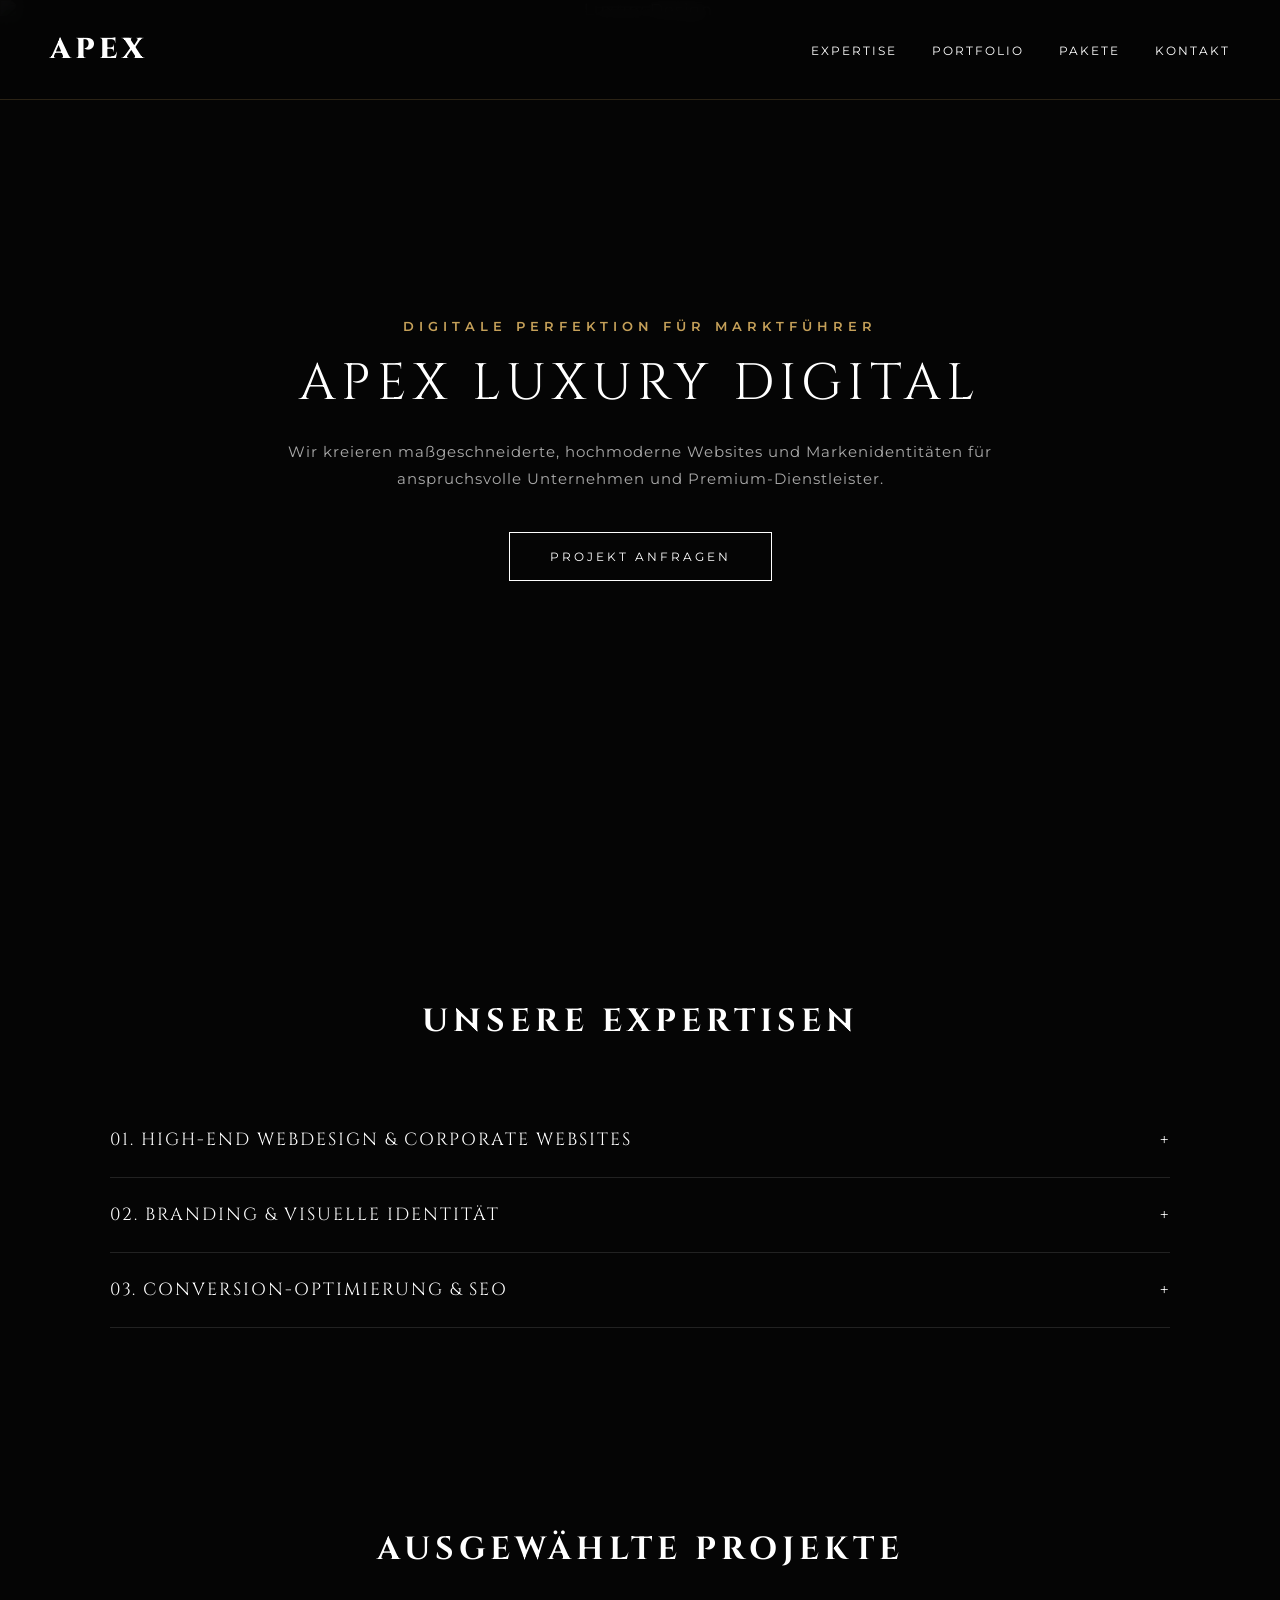
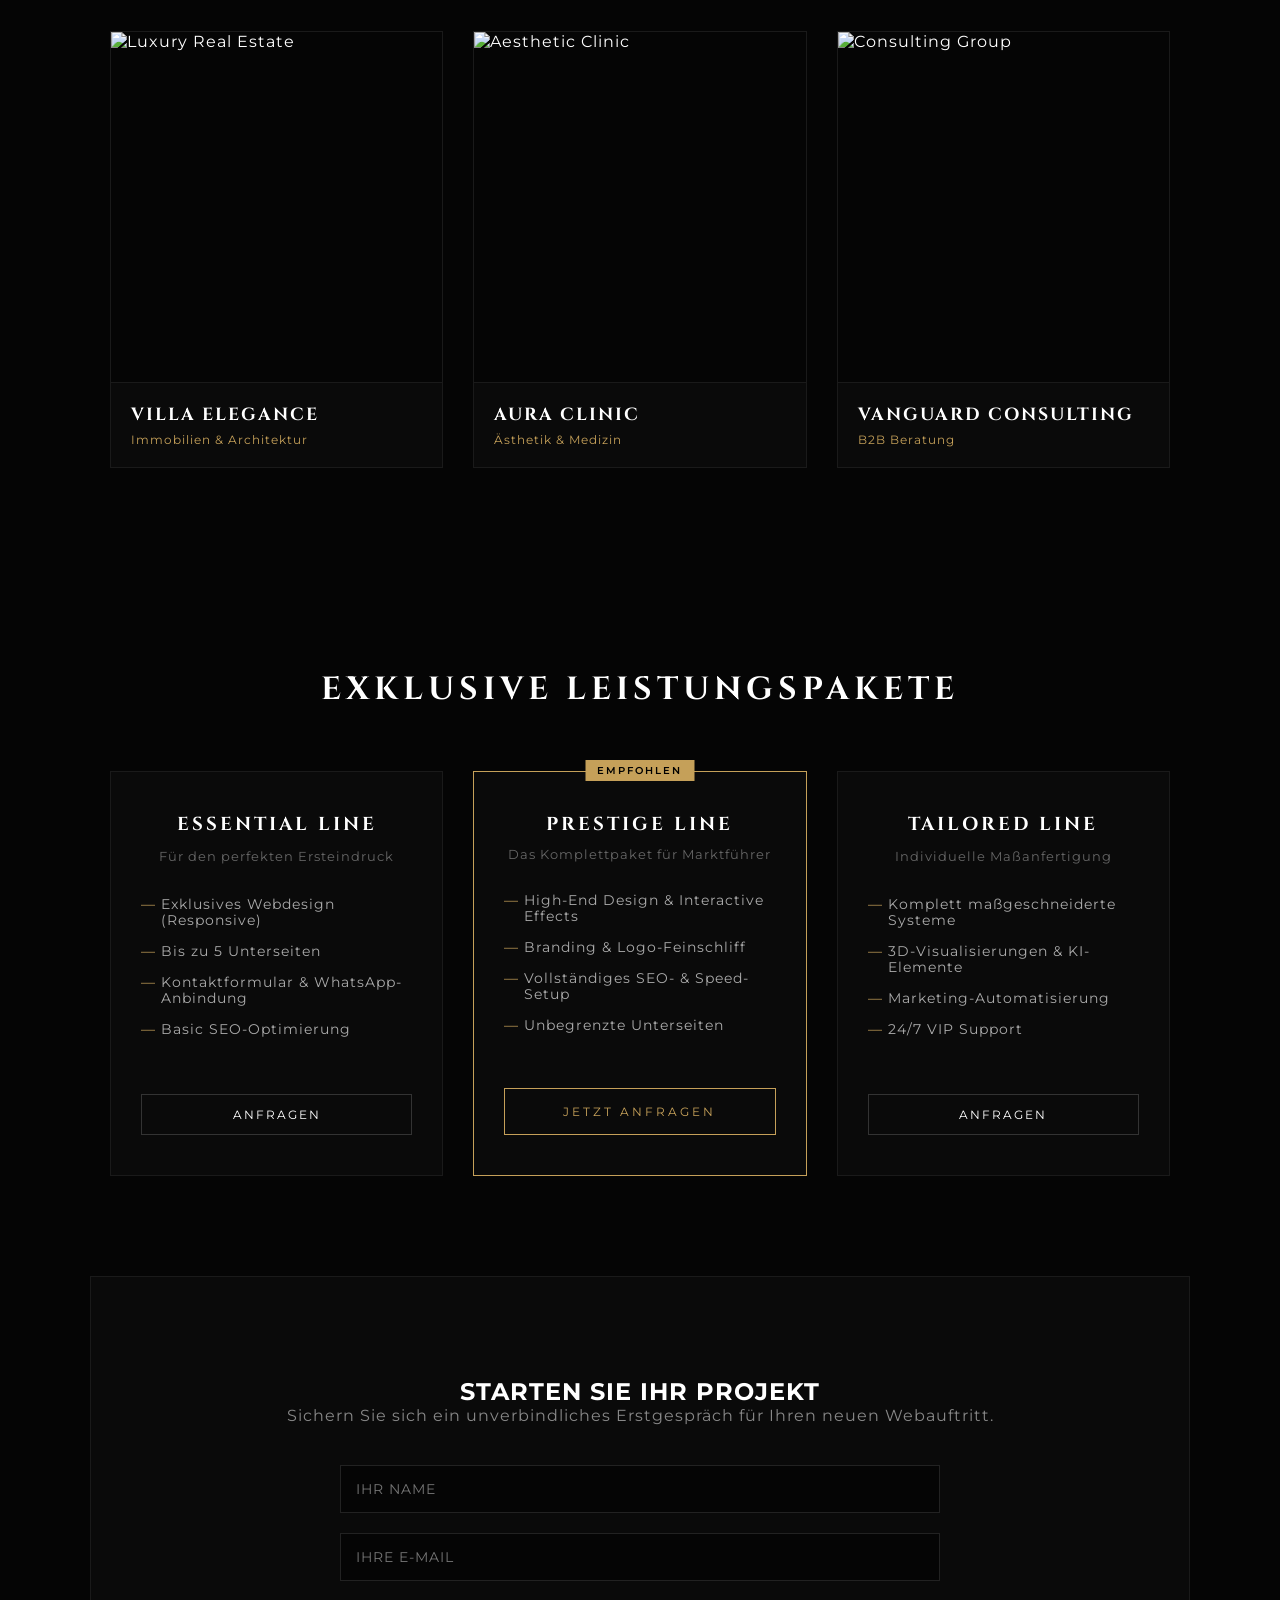
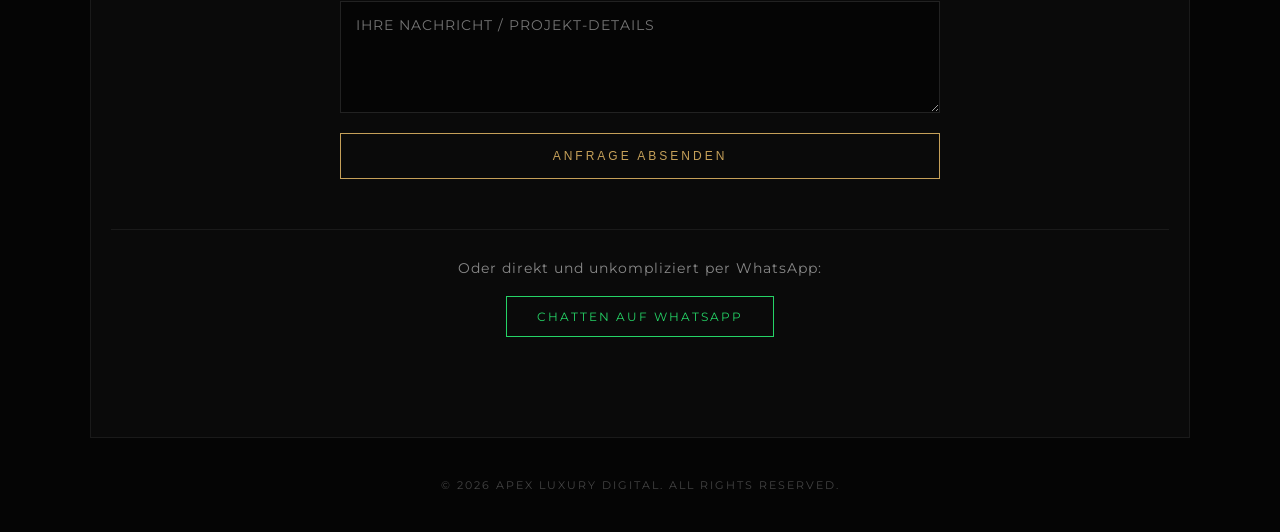
==== index.html @ aa12d5ed "Fix HTML formatting and structure" ====
<!DOCTYPE html>
<html lang="de">
<head>
    <meta charset="UTF-8">
    <meta name="viewport" content="width=device-width, initial-scale=1.0">
    <title>APEX LUXURY DIGITAL | High-End Webdesign & Branding</title>
    <link rel="stylesheet" href="style.css">
</head>
<body>

    <!-- Navigation -->
    <nav class="luxury-nav">
        <div class="logo">APEX</div>
        <div class="nav-links">
            <a href="#leistungen">EXPERTISE</a>
            <a href="#portfolio">PORTFOLIO</a>
            <a href="#pakete">PAKETE</a>
            <a href="#kontakt">KONTAKT</a>
        </div>
    </nav>

    <!-- Hero Section -->
    <header class="hero-section">
        <div class="hero-overlay"></div>
        <img src="https://images.unsplash.com/photo-1618005182384-a83a8bd57fbe?q=80&w=1920&auto=format&fit=crop" class="hero-bg" alt="Luxury Design">
        
        <div class="hero-content">
            <p class="subtitle">DIGITALE PERFEKTION FÜR MARKTFÜHRER</p>
            <h1>APEX LUXURY DIGITAL</h1>
            <p class="hero-description">Wir kreieren maßgeschneiderte, hochmoderne Websites und Markenidentitäten für anspruchsvolle Unternehmen und Premium-Dienstleister.</p>
            <a href="#kontakt" class="luxury-btn">PROJEKT ANFRAGEN</a>
        </div>
    </header>

    <main>
        <!-- Leistungen / Expertise -->
        <section id="leistungen" class="section-padding">
            <h2 class="section-title">UNSERE EXPERTISEN</h2>
            <div class="accordion-container">
                
                <details class="accordion-item">
                    <summary>01. HIGH-END WEBDESIGN & CORPORATE WEBSITES <span class="icon">+</span></summary>
                    <div class="accordion-content">
                        <p>Einzigartige digitale Kunstwerke im Schwarz-Gold-Look. Keine vorgefertigten Baukästen, sondern exklusive Maßanfertigungen mit modernen Animationen, die Besucher in zahlende Premium-Kunden verwandeln.</p>
                    </div>
                </details>

                <details class="accordion-item">
                    <summary>02. BRANDING & VISUELLE IDENTITÄT <span class="icon">+</span></summary>
                    <div class="accordion-content">
                        <p>Ein Markenauftritt, der Vertrauen schafft und Exklusivität ausstrahlt. Wir entwickeln edle Logos, Farbkonzepte und Typografie, um dein Unternehmen als Branchenführer zu positionieren.</p>
                    </div>
                </details>

                <details class="accordion-item">
                    <summary>03. CONVERSION-OPTIMIERUNG & SEO <span class="icon">+</span></summary>
                    <div class="accordion-content">
                        <p>High-End-Design trifft auf maximale Performance. Wir optimieren Ladezeiten, Mobilansichten und die Google-Auffindbarkeit, damit deine Website kontinuierlich qualifizierte Anfragen generiert.</p>
                    </div>
                </details>

            </div>
        </section>

        <!-- Portfolio Showcase -->
        <section id="portfolio" class="section-padding">
            <h2 class="section-title">AUSGEWÄHLTE PROJEKTE</h2>
            <div class="portfolio-grid">
                <div class="portfolio-card">
                    <img src="https://images.unsplash.com/photo-1600596542815-ffad4c1539a9?q=80&w=800&auto=format&fit=crop" alt="Luxury Real Estate">
                    <div class="portfolio-info">
                        <h3>VILLA ELEGANCE</h3>
                        <p>Immobilien & Architektur</p>
                    </div>
                </div>
                <div class="portfolio-card">
                    <img src="https://images.unsplash.com/photo-1522335789203-aabd1fc54bc9?q=80&w=800&auto=format&fit=crop" alt="Aesthetic Clinic">
                    <div class="portfolio-info">
                        <h3>AURA CLINIC</h3>
                        <p>Ästhetik & Medizin</p>
                    </div>
                </div>
                <div class="portfolio-card">
                    <img src="https://images.unsplash.com/photo-1507679799987-c73779587ccf?q=80&w=800&auto=format&fit=crop" alt="Consulting Group">
                    <div class="portfolio-info">
                        <h3>VANGUARD CONSULTING</h3>
                        <p>B2B Beratung</p>
                    </div>
                </div>
            </div>
        </section>

        <!-- Preispakete -->
        <section id="pakete" class="section-padding">
            <h2 class="section-title">EXKLUSIVE LEISTUNGSPAKETE</h2>
            <div class="pricing-grid">
                
                <div class="price-card">
                    <h3>ESSENTIAL LINE</h3>
                    <p class="price-subtitle">Für den perfekten Ersteindruck</p>
                    <ul>
                        <li>Exklusives Webdesign (Responsive)</li>
                        <li>Bis zu 5 Unterseiten</li>
                        <li>Kontaktformular & WhatsApp-Anbindung</li>
                        <li>Basic SEO-Optimierung</li>
                    </ul>
                    <a href="#kontakt" class="luxury-btn-card">ANFRAGEN</a>
                </div>

                <div class="price-card featured">
                    <div class="badge">EMPFOHLEN</div>
                    <h3>PRESTIGE LINE</h3>
                    <p class="price-subtitle">Das Komplettpaket für Marktführer</p>
                    <ul>
                        <li>High-End Design & Interactive Effects</li>
                        <li>Branding & Logo-Feinschliff</li>
                        <li>Vollständiges SEO- & Speed-Setup</li>
                        <li>Unbegrenzte Unterseiten</li>
                    </ul>
                    <a href="#kontakt" class="luxury-btn-gold">JETZT ANFRAGEN</a>
                </div>

                <div class="price-card">
                    <h3>TAILORED LINE</h3>
                    <p class="price-subtitle">Individuelle Maßanfertigung</p>
                    <ul>
                        <li>Komplett maßgeschneiderte Systeme</li>
                        <li>3D-Visualisierungen & KI-Elemente</li>
                        <li>Marketing-Automatisierung</li>
                        <li>24/7 VIP Support</li>
                    </ul>
                    <a href="#kontakt" class="luxury-btn-card">ANFRAGEN</a>
                </div>

            </div>
        </section>

        <!-- Kontakt Section -->
        <section id="kontakt" class="section-padding contact-section">
            <h2>STARTEN SIE IHR PROJEKT</h2>
            <p>Sichern Sie sich ein unverbindliches Erstgespräch für Ihren neuen Webauftritt.</p>
            
            <form class="luxury-form" action="mailto:kontakt@apex-digital.com" method="post" enctype="text/plain">
                <input type="text" name="Name" placeholder="IHR NAME" required>
                <input type="email" name="Email" placeholder="IHRE E-MAIL" required>
                <textarea name="Nachricht" placeholder="IHRE NACHRICHT / PROJEKT-DETAILS" rows="5" required></textarea>
                <button type="submit" class="luxury-btn-gold">ANFRAGE ABSENDEN</button>
            </form>

            <div class="whatsapp-direct">
                <p>Oder direkt und unkompliziert per WhatsApp:</p>
                <a href="https://wa.me/49123456789" target="_blank" class="whatsapp-btn">CHATTEN AUF WHATSAPP</a>
            </div>
        </section>
    </main>

    <footer>
        <p>&copy; 2026 APEX LUXURY DIGITAL. ALL RIGHTS RESERVED.</p>
    </footer>
    

</body>
</html>
---- style.css ----
@import url('https://fonts.googleapis.com/css2?family=Cinzel:wght@400;600;800&family=Montserrat:wght@300;400;500;600&display=swap');

* {
    margin: 0;
    padding: 0;
    box-sizing: border-box;
    scroll-behavior: smooth;
}

body {
    background-color: #050505;
    color: #ffffff;
    font-family: 'Montserrat', sans-serif;
    letter-spacing: 1px;
}

.section-padding {
    padding: 100px 20px;
    max-width: 1100px;
    margin: 0 auto;
}

/* Nav Bar */
.luxury-nav {
    display: flex;
    justify-content: space-between;
    align-items: center;
    padding: 30px 50px;
    position: fixed;
    width: 100%;
    top: 0;
    z-index: 100;
    background: rgba(5, 5, 5, 0.9);
    backdrop-filter: blur(10px);
    border-bottom: 1px solid rgba(197, 160, 89, 0.2);
}

.logo {
    font-family: 'Cinzel', serif;
    font-size: 1.8rem;
    font-weight: 800;
    letter-spacing: 4px;
    color: #ffffff;
}

.nav-links a {
    color: #fff;
    text-decoration: none;
    margin-left: 30px;
    font-size: 0.75rem;
    letter-spacing: 2px;
    transition: color 0.3s;
}

.nav-links a:hover {
    color: #c5a059;
}

/* Hero Section */
.hero-section {
    position: relative;
    height: 100vh;
    display: flex;
    justify-content: center;
    align-items: center;
    text-align: center;
    overflow: hidden;
    padding: 0 20px;
}

.hero-bg {
    position: absolute;
    top: 0;
    left: 0;
    width: 100%;
    height: 100%;
    object-fit: cover;
    z-index: 1;
    filter: brightness(0.3);
}

.hero-content {
    position: relative;
    z-index: 2;
    max-width: 800px;
}

.subtitle {
    font-size: 0.8rem;
    letter-spacing: 5px;
    color: #c5a059;
    margin-bottom: 15px;
    font-weight: 600;
}

.hero-content h1 {
    font-family: 'Cinzel', serif;
    font-size: 3.2rem;
    font-weight: 400;
    letter-spacing: 6px;
    margin-bottom: 20px;
}

.hero-description {
    color: #aaaaaa;
    font-size: 0.95rem;
    line-height: 1.8;
    margin-bottom: 40px;
}

.luxury-btn {
    display: inline-block;
    border: 1px solid #ffffff;
    color: #ffffff;
    padding: 16px 40px;
    text-decoration: none;
    font-size: 0.75rem;
    letter-spacing: 3px;
    transition: all 0.4s ease;
}

.luxury-btn:hover {
    background-color: #ffffff;
    color: #000000;
}

/* Section Title */
.section-title {
    font-family: 'Cinzel', serif;
    text-align: center;
    font-size: 2rem;
    letter-spacing: 5px;
    margin-bottom: 60px;
    color: #ffffff;
}

/* Accordion Services */
.accordion-item {
    border-bottom: 1px solid #222;
    padding: 25px 0;
    cursor: pointer;
}

summary {
    font-family: 'Cinzel', serif;
    font-size: 1.1rem;
    letter-spacing: 2px;
    list-style: none;
    display: flex;
    justify-content: space-between;
    align-items: center;
    transition: color 0.3s;
}

summary:hover {
    color: #c5a059;
}

summary::-webkit-details-marker {
    display: none;
}

.accordion-content {
    margin-top: 20px;
    color: #888;
    font-size: 0.9rem;
    line-height: 1.8;
}

/* Portfolio */
.portfolio-grid {
    display: grid;
    grid-template-columns: repeat(auto-fit, minmax(300px, 1fr));
    gap: 30px;
}

.portfolio-card {
    position: relative;
    overflow: hidden;
    border: 1px solid #1a1a1a;
}

.portfolio-card img {
    width: 100%;
    height: 350px;
    object-fit: cover;
    display: block;
    transition: transform 0.5s ease;
}

.portfolio-card:hover img {
    transform: scale(1.05);
}

.portfolio-info {
    padding: 20px;
    background-color: #0a0a0a;
    border-top: 1px solid #1a1a1a;
}

.portfolio-info h3 {
    font-family: 'Cinzel', serif;
    font-size: 1.1rem;
    letter-spacing: 2px;
    color: #ffffff;
}

.portfolio-info p {
    color: #c5a059;
    font-size: 0.75rem;
    letter-spacing: 1px;
    margin-top: 5px;
}

/* Pricing */
.pricing-grid {
    display: grid;
    grid-template-columns: repeat(auto-fit, minmax(280px, 1fr));
    gap: 30px;
}

.price-card {
    background-color: #0a0a0a;
    border: 1px solid #1a1a1a;
    padding: 40px 30px;
    text-align: center;
    position: relative;
    display: flex;
    flex-direction: column;
    justify-content: space-between;
}

.price-card.featured {
    border: 1px solid #c5a059;
}

.badge {
    position: absolute;
    top: -12px;
    left: 50%;
    transform: translateX(-50%);
    background-color: #c5a059;
    color: #000;
    font-size: 0.65rem;
    font-weight: 600;
    padding: 4px 12px;
    letter-spacing: 2px;
}

.price-card h3 {
    font-family: 'Cinzel', serif;
    letter-spacing: 3px;
    margin-bottom: 10px;
}

.price-subtitle {
    color: #666;
    font-size: 0.8rem;
    margin-bottom: 30px;
}

.price-card ul {
    list-style: none;
    margin-bottom: 40px;
    text-align: left;
}

.price-card ul li {
    color: #aaa;
    font-size: 0.85rem;
    margin-bottom: 15px;
    padding-left: 20px;
    position: relative;
}

.price-card ul li::before {
    content: "—";
    color: #c5a059;
    position: absolute;
    left: 0;
}

.luxury-btn-card {
    display: block;
    border: 1px solid #333;
    color: #fff;
    padding: 12px;
    text-decoration: none;
    font-size: 0.75rem;
    letter-spacing: 2px;
    transition: all 0.3s;
}

.luxury-btn-card:hover {
    border-color: #fff;
}

.luxury-btn-gold {
    display: inline-block;
    border: 1px solid #c5a059;
    color: #c5a059;
    padding: 15px 40px;
    text-decoration: none;
    font-size: 0.75rem;
    letter-spacing: 3px;
    transition: all 0.4s ease;
    background: transparent;
    cursor: pointer;
}

.luxury-btn-gold:hover {
    background-color: #c5a059;
    color: #000;
}

/* Contact Form */
.contact-section {
    text-align: center;
    background-color: #0a0a0a;
    border: 1px solid #1a1a1a;
}

.contact-section p {
    color: #888;
    margin-bottom: 40px;
}

.luxury-form {
    display: flex;
    flex-direction: column;
    gap: 20px;
    max-width: 600px;
    margin: 0 auto;
}

.luxury-form input, .luxury-form textarea {
    background: #050505;
    border: 1px solid #222;
    padding: 15px;
    color: #fff;
    font-family: 'Montserrat', sans-serif;
    font-size: 0.85rem;
    letter-spacing: 1px;
}

.luxury-form input:focus, .luxury-form textarea:focus {
    outline: none;
    border-color: #c5a059;
}

.whatsapp-direct {
    margin-top: 50px;
    padding-top: 30px;
    border-top: 1px solid #1a1a1a;
}

.whatsapp-direct p {
    margin-bottom: 20px;
    font-size: 0.85rem;
}

.whatsapp-btn {
    display: inline-block;
    border: 1px solid #25D366;
    color: #25D366;
    padding: 12px 30px;
    text-decoration: none;
    font-size: 0.75rem;
    letter-spacing: 2px;
    transition: all 0.3s;
}

.whatsapp-btn:hover {
    background-color: #25D366;
    color: #000;
}

footer {
    text-align: center;
    padding: 40px;
    color: #444;
    font-size: 0.7rem;
    letter-spacing: 2px;
}
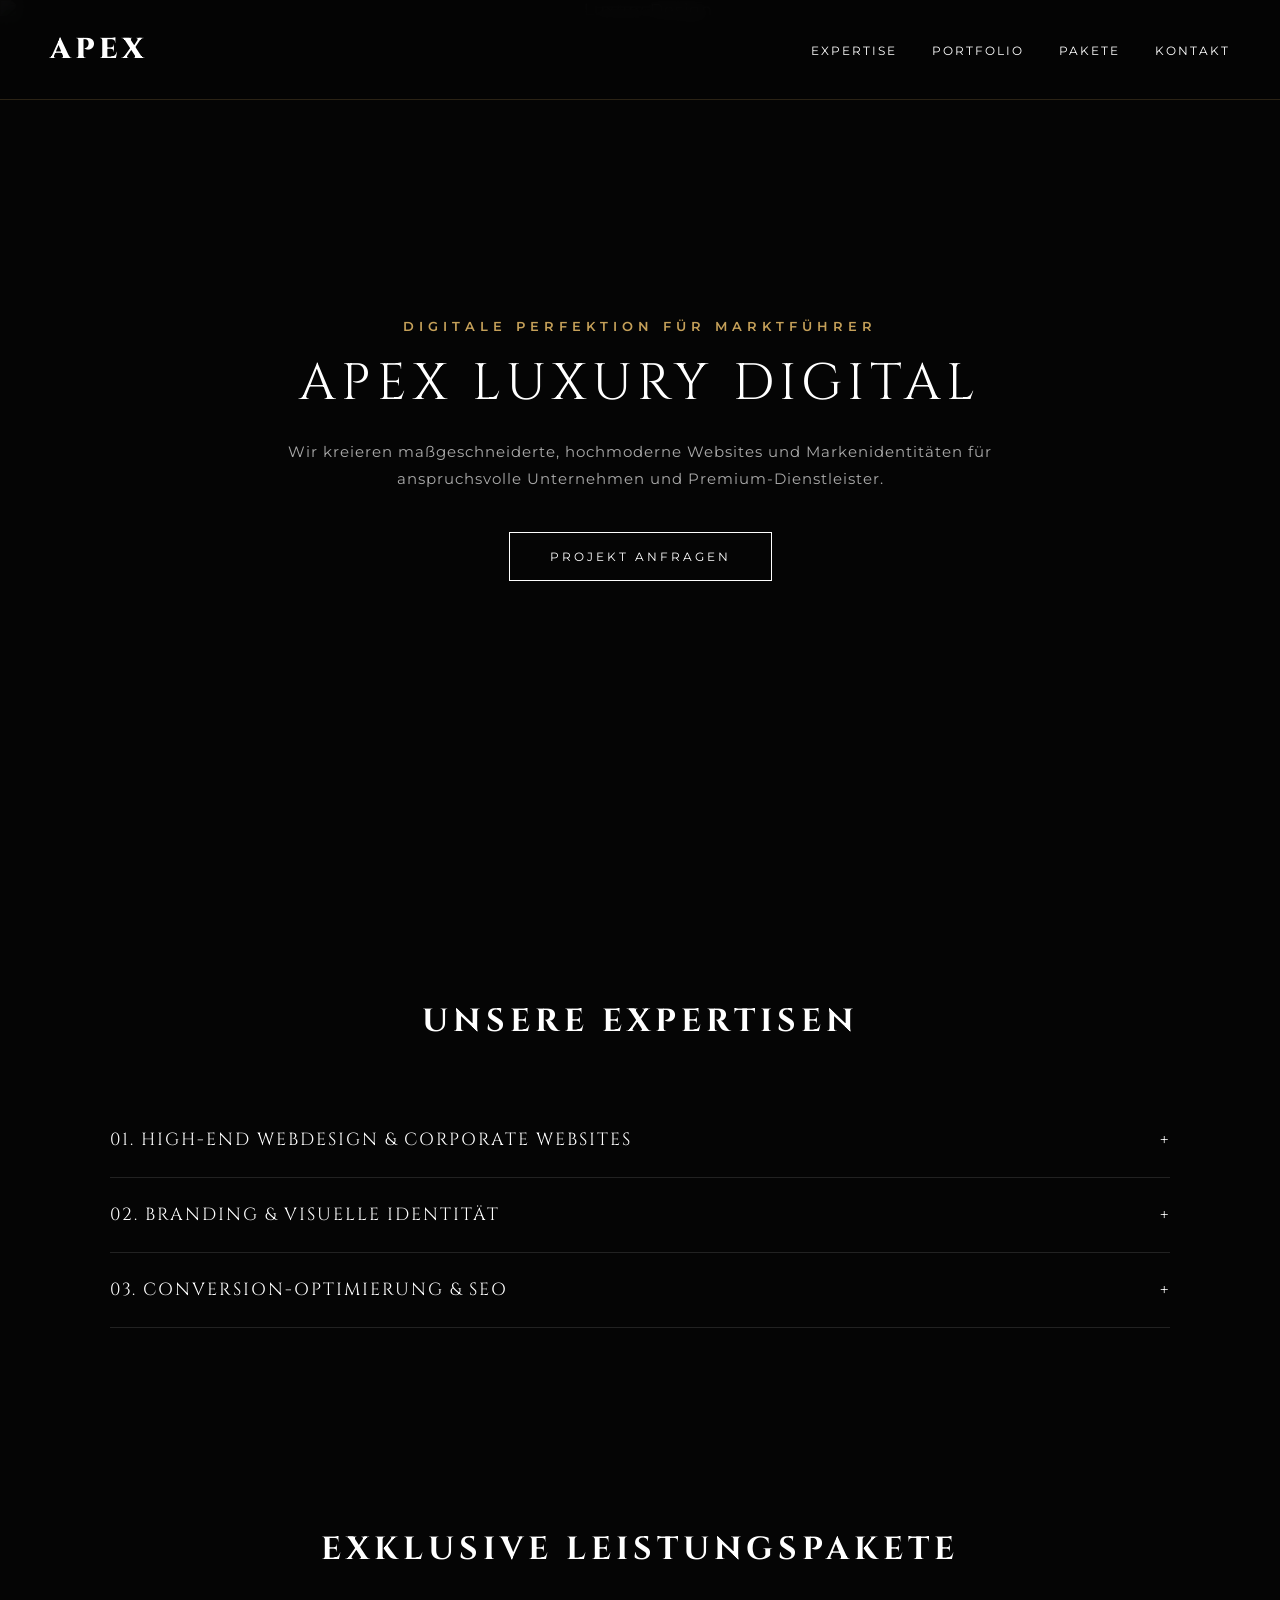
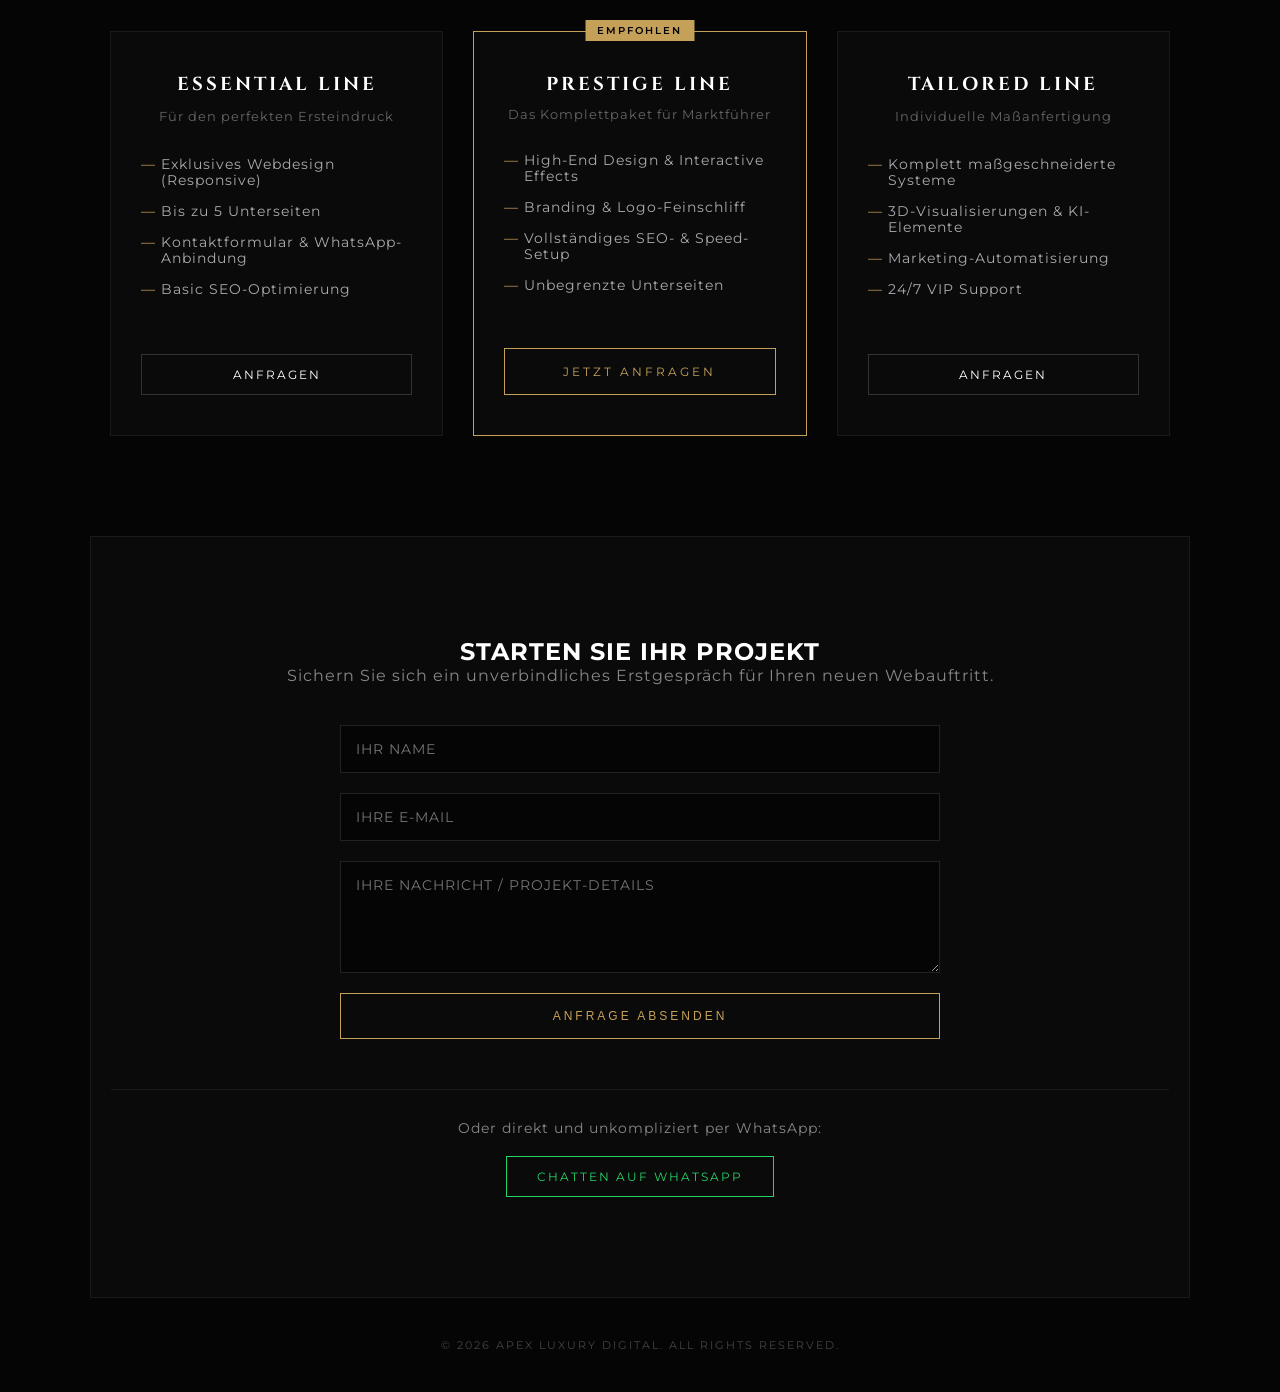
==== commit b04304b7: "Update index.html" ====
--- a/index.html
+++ b/index.html
@@ -54,32 +54,33 @@
 
                 <details class="accordion-item">
                     <summary>03. CONVERSION-OPTIMIERUNG & SEO <span class="icon">+</span></summary>
-                    <div class="accordion-content">
-                        <p>High-End-Design trifft auf maximale Performance. Wir optimieren Ladezeiten, Mobilansichten und die Google-Auffindbarkeit, damit deine Website kontinuierlich qualifizierte Anfragen generiert.</p>
-                    </div>
-                </details>
-
-            </div>
-        </section>
-
-        <!-- Portfolio Showcase -->
+<!-- Portfolio Showcase -->
         <section id="portfolio" class="section-padding">
             <h2 class="section-title">AUSGEWÄHLTE PROJEKTE</h2>
             <div class="portfolio-grid">
                 <div class="portfolio-card">
-                    <img src="https://images.unsplash.com/photo-1600596542815-ffad4c1539a9?q=80&w=800&auto=format&fit=crop" alt="Luxury Real Estate">
+                    <img src="https://images.unsplash.com/photo-1507238691740-187a5b1d37b8?auto=format&fit=crop&w=800&q=80" alt="Luxury E-Commerce">
                     <div class="portfolio-info">
-                        <h3>VILLA ELEGANCE</h3>
+                        <h3>MINIMALISTIC E-COMMERCE</h3>
+                        <p>Exklusiver Online-Shop</p>
+                    </div>
+                </div>
+                <div class="portfolio-card">
+                    <img src="https://images.unsplash.com/photo-1600585154340-be6161a56a0c?auto=format&fit=crop&w=800&q=80" alt="Real Estate Platform">
+                    <div class="portfolio-info">
+                        <h3>REAL ESTATE BRANDING</h3>
                         <p>Immobilien & Architektur</p>
                     </div>
                 </div>
                 <div class="portfolio-card">
-                    <img src="https://images.unsplash.com/photo-1522335789203-aabd1fc54bc9?q=80&w=800&auto=format&fit=crop" alt="Aesthetic Clinic">
+                    <img src="https://images.unsplash.com/photo-1512917774080-9991f1c4c750?auto=format&fit=crop&w=800&q=80" alt="Architecture Showroom">
                     <div class="portfolio-info">
-                        <h3>AURA CLINIC</h3>
-                        <p>Ästhetik & Medizin</p>
+                        <h3>ARCHITECTURAL SHOWROOM</h3>
+                        <p>High-End Portfolio</p>
                     </div>
                 </div>
+            </div>
+        </section>
                 <div class="portfolio-card">
                     <img src="https://images.unsplash.com/photo-1507679799987-c73779587ccf?q=80&w=800&auto=format&fit=crop" alt="Consulting Group">
                     <div class="portfolio-info">
@@ -140,7 +141,7 @@
             <h2>STARTEN SIE IHR PROJEKT</h2>
             <p>Sichern Sie sich ein unverbindliches Erstgespräch für Ihren neuen Webauftritt.</p>
             
-            <form class="luxury-form" action="mailto:kontakt@apex-digital.com" method="post" enctype="text/plain">
+            <form class="luxury-form" action="mailto:apexluxurydigital@gmail.com" method="post" enctype="text/plain">
                 <input type="text" name="Name" placeholder="IHR NAME" required>
                 <input type="email" name="Email" placeholder="IHRE E-MAIL" required>
                 <textarea name="Nachricht" placeholder="IHRE NACHRICHT / PROJEKT-DETAILS" rows="5" required></textarea>
@@ -149,7 +150,7 @@
 
             <div class="whatsapp-direct">
                 <p>Oder direkt und unkompliziert per WhatsApp:</p>
-                <a href="https://wa.me/49123456789" target="_blank" class="whatsapp-btn">CHATTEN AUF WHATSAPP</a>
+                <a href="https://wa.me/436601019010" target="_blank" class="whatsapp-btn">CHATTEN AUF WHATSAPP</a>
             </div>
         </section>
     </main>
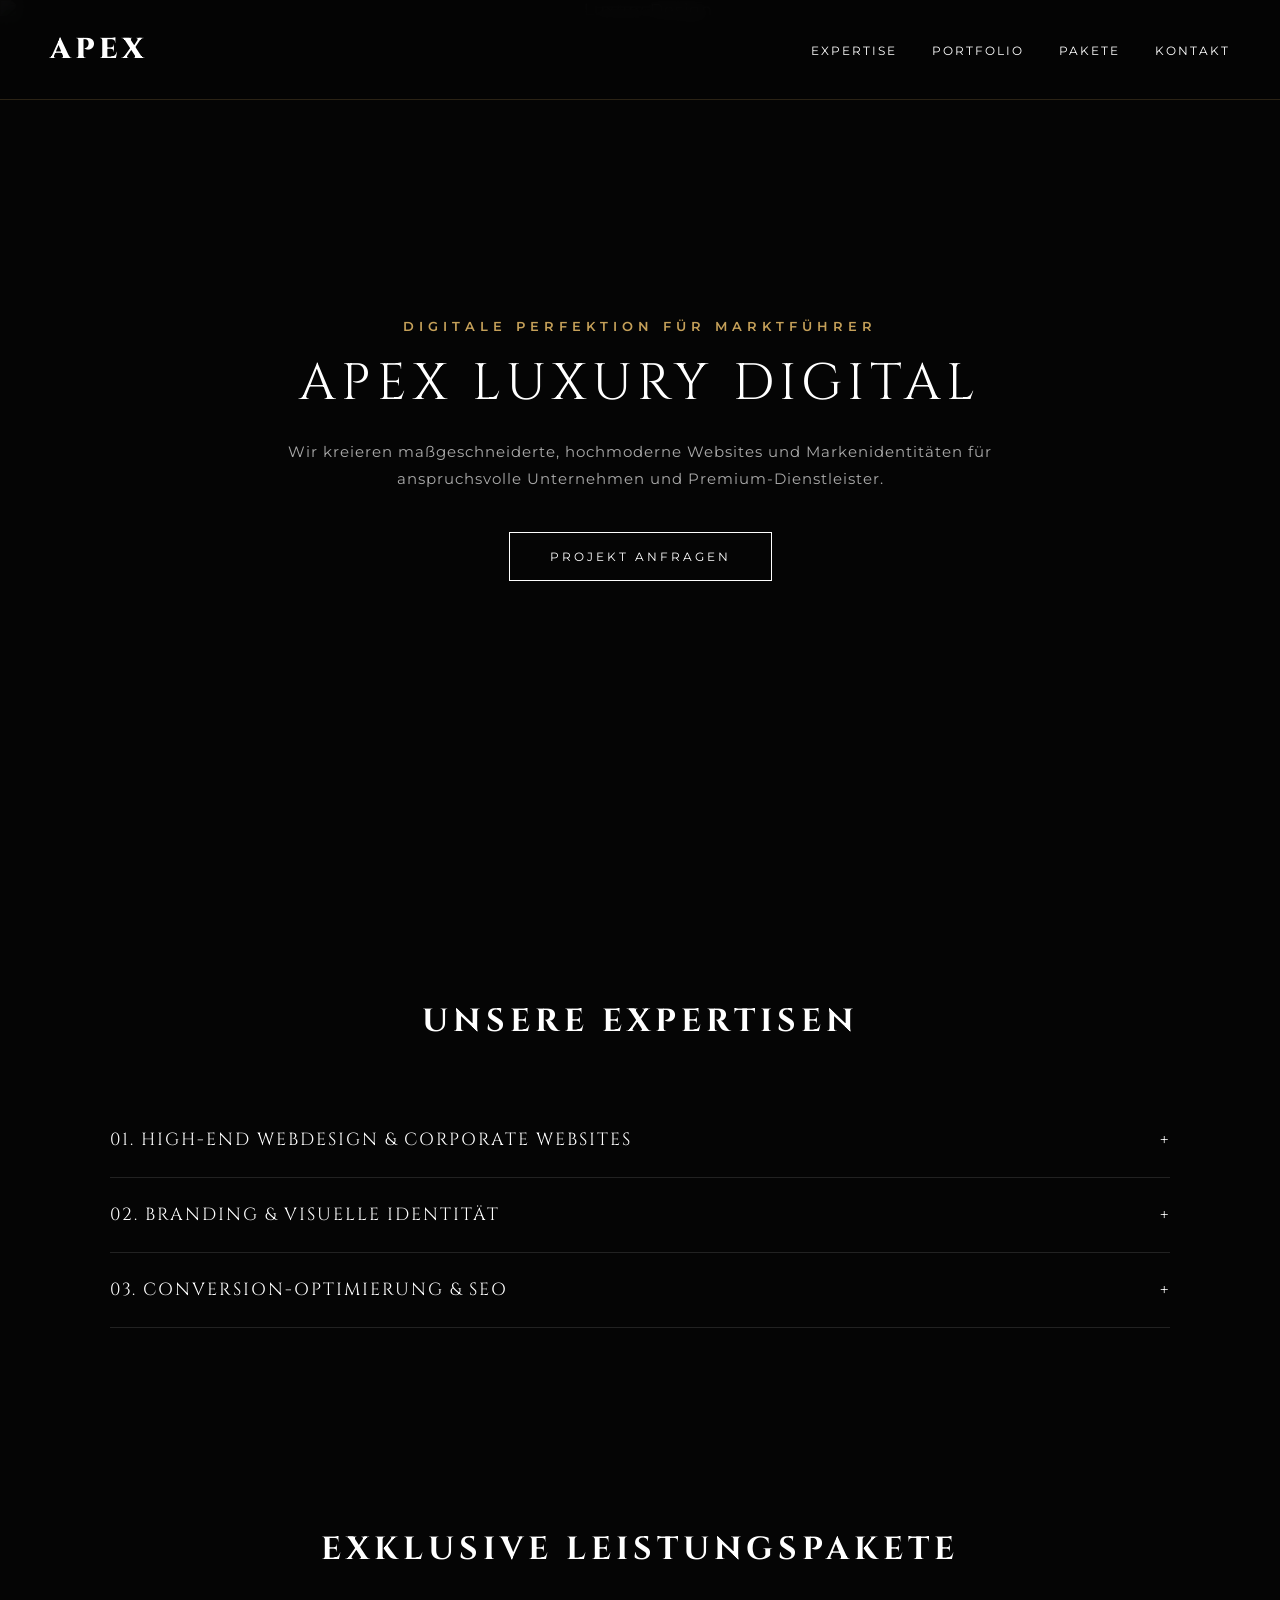
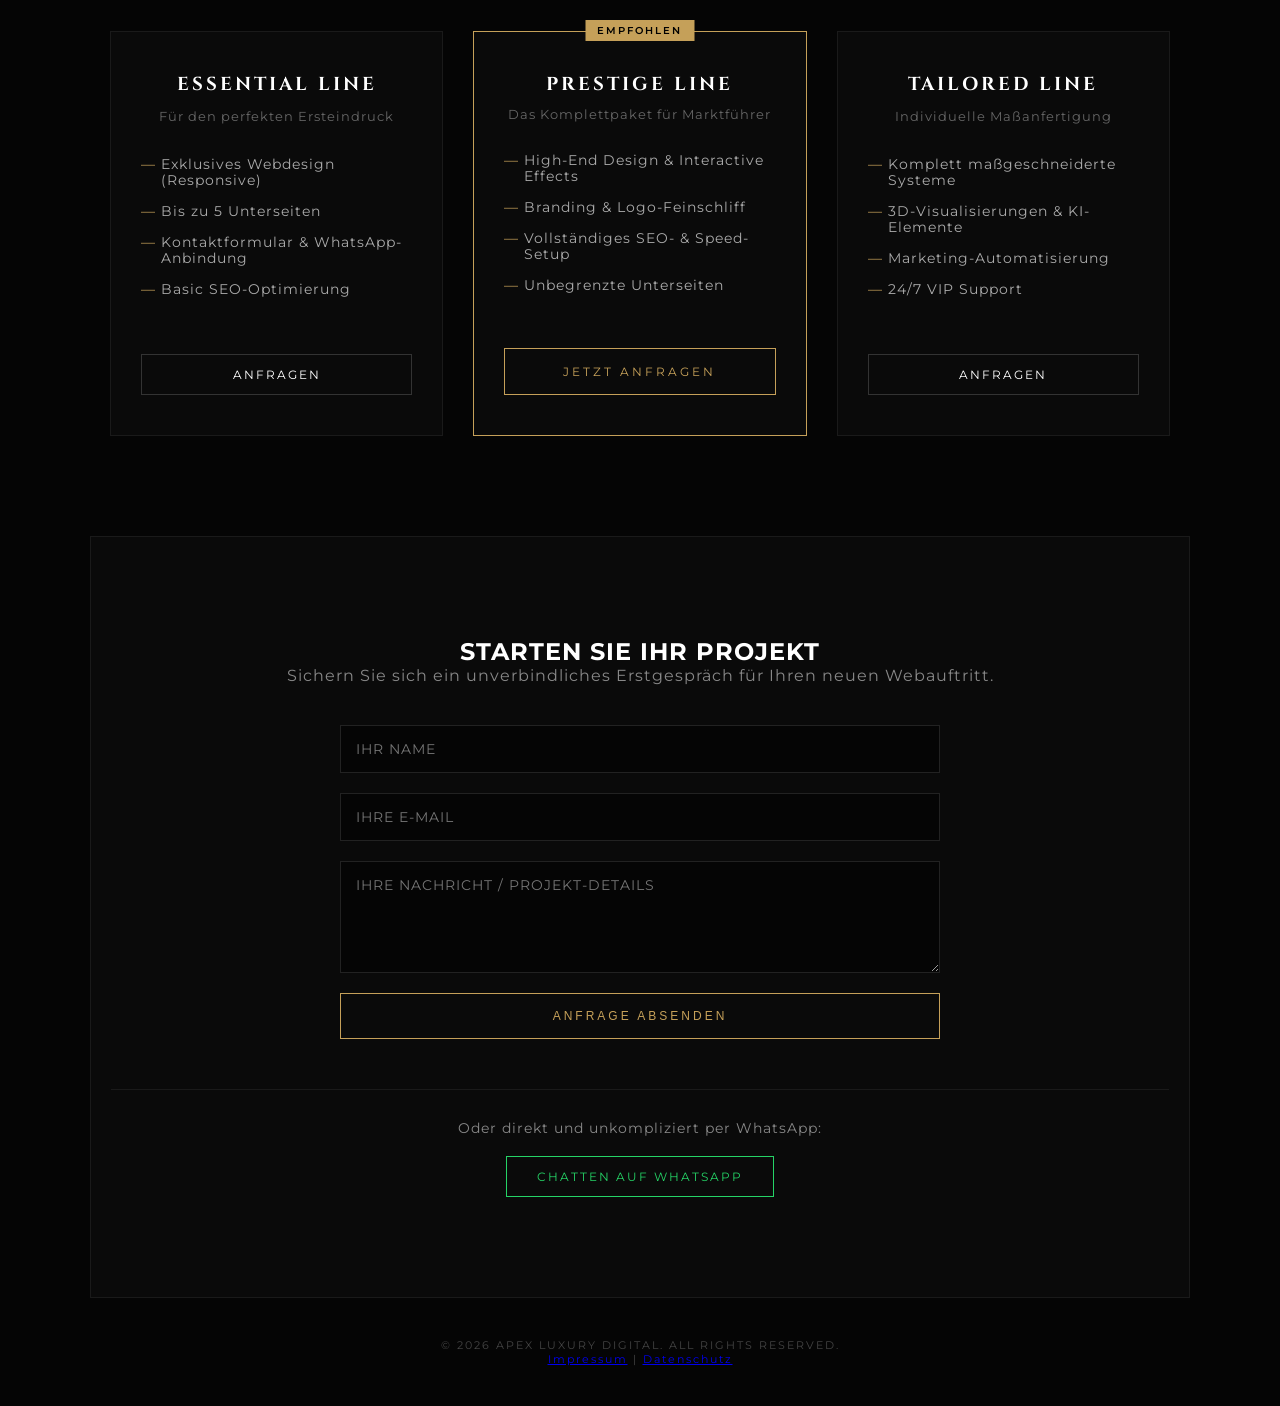
==== commit f250fc12: "Update index.html" ====
--- a/index.html
+++ b/index.html
@@ -154,9 +154,13 @@
             </div>
         </section>
     </main>
-
-    <footer>
+<footer>
         <p>&copy; 2026 APEX LUXURY DIGITAL. ALL RIGHTS RESERVED.</p>
+        <div class="legal-links">
+            <a href="impressum.html">Impressum</a> | 
+            <a href="datenschutz.html">Datenschutz</a>
+        </div>
+    </footer>
     </footer>
     
 
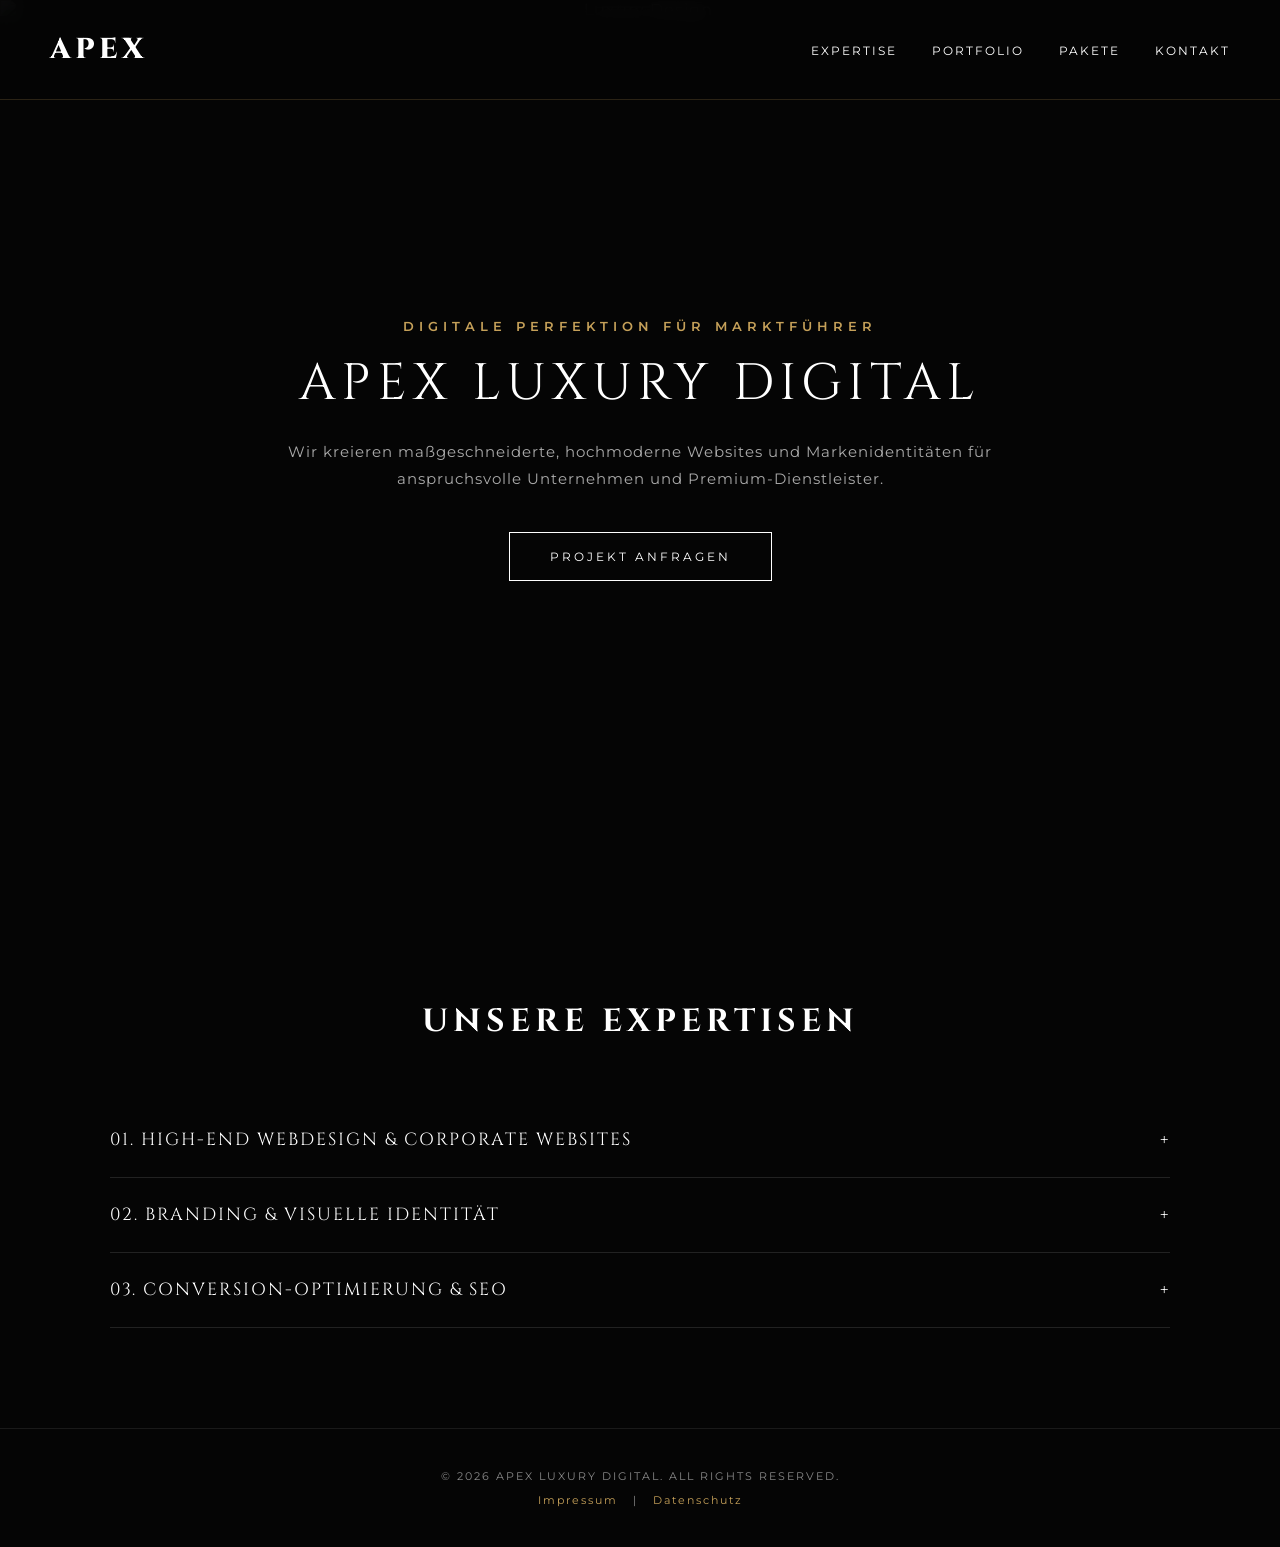
==== commit db2f14d7: "Update index.html" ====
--- a/index.html
+++ b/index.html
@@ -59,30 +59,21 @@
             <h2 class="section-title">AUSGEWÄHLTE PROJEKTE</h2>
             <div class="portfolio-grid">
                 <div class="portfolio-card">
-                    <img src="https://images.unsplash.com/photo-1507238691740-187a5b1d37b8?auto=format&fit=crop&w=800&q=80" alt="Luxury E-Commerce">
+                    <img src="https://images.unsplash.com/photo-1600585154340-be6161a56a0c?auto=format&fit=crop&w=800&q=80" alt="Villa Elegance">
                     <div class="portfolio-info">
-                        <h3>MINIMALISTIC E-COMMERCE</h3>
-                        <p>Exklusiver Online-Shop</p>
-                    </div>
-                </div>
-                <div class="portfolio-card">
-                    <img src="https://images.unsplash.com/photo-1600585154340-be6161a56a0c?auto=format&fit=crop&w=800&q=80" alt="Real Estate Platform">
-                    <div class="portfolio-info">
-                        <h3>REAL ESTATE BRANDING</h3>
+                        <h3>VILLA ELEGANCE</h3>
                         <p>Immobilien & Architektur</p>
                     </div>
                 </div>
                 <div class="portfolio-card">
-                    <img src="https://images.unsplash.com/photo-1512917774080-9991f1c4c750?auto=format&fit=crop&w=800&q=80" alt="Architecture Showroom">
+                    <img src="https://images.unsplash.com/photo-1522337360788-8b13dee7a37e?auto=format&fit=crop&w=800&q=80" alt="Aura Clinic">
                     <div class="portfolio-info">
-                        <h3>ARCHITECTURAL SHOWROOM</h3>
-                        <p>High-End Portfolio</p>
+                        <h3>AURA CLINIC</h3>
+                        <p>Ästhetik & Medizin</p>
                     </div>
                 </div>
-            </div>
-        </section>
                 <div class="portfolio-card">
-                    <img src="https://images.unsplash.com/photo-1507679799987-c73779587ccf?q=80&w=800&auto=format&fit=crop" alt="Consulting Group">
+                    <img src="https://images.unsplash.com/photo-1507679799987-c73779587ccf?auto=format&fit=crop&w=800&q=80" alt="Vanguard Consulting">
                     <div class="portfolio-info">
                         <h3>VANGUARD CONSULTING</h3>
                         <p>B2B Beratung</p>
@@ -91,78 +82,86 @@
             </div>
         </section>
 
-        <!-- Preispakete -->
+        <!-- Pricing Packages -->
         <section id="pakete" class="section-padding">
             <h2 class="section-title">EXKLUSIVE LEISTUNGSPAKETE</h2>
             <div class="pricing-grid">
-                
-                <div class="price-card">
+                <div class="pricing-card">
                     <h3>ESSENTIAL LINE</h3>
-                    <p class="price-subtitle">Für den perfekten Ersteindruck</p>
-                    <ul>
+                    <p class="subtitle">Für den perfekten Ersteindruck</p>
+                    <ul class="features">
                         <li>Exklusives Webdesign (Responsive)</li>
                         <li>Bis zu 5 Unterseiten</li>
                         <li>Kontaktformular & WhatsApp-Anbindung</li>
                         <li>Basic SEO-Optimierung</li>
                     </ul>
-                    <a href="#kontakt" class="luxury-btn-card">ANFRAGEN</a>
+                    <a href="#kontakt" class="btn">ANFRAGEN</a>
                 </div>
 
-                <div class="price-card featured">
+                <div class="pricing-card featured">
                     <div class="badge">EMPFOHLEN</div>
                     <h3>PRESTIGE LINE</h3>
-                    <p class="price-subtitle">Das Komplettpaket für Marktführer</p>
-                    <ul>
+                    <p class="subtitle">Das Komplettpaket für Marktführer</p>
+                    <ul class="features">
                         <li>High-End Design & Interactive Effects</li>
                         <li>Branding & Logo-Feinschliff</li>
                         <li>Vollständiges SEO- & Speed-Setup</li>
                         <li>Unbegrenzte Unterseiten</li>
                     </ul>
-                    <a href="#kontakt" class="luxury-btn-gold">JETZT ANFRAGEN</a>
+                    <a href="#kontakt" class="btn primary-btn">JETZT ANFRAGEN</a>
                 </div>
 
-                <div class="price-card">
+                <div class="pricing-card">
                     <h3>TAILORED LINE</h3>
-                    <p class="price-subtitle">Individuelle Maßanfertigung</p>
-                    <ul>
+                    <p class="subtitle">Individuelle Maßanfertigung</p>
+                    <ul class="features">
                         <li>Komplett maßgeschneiderte Systeme</li>
                         <li>3D-Visualisierungen & KI-Elemente</li>
                         <li>Marketing-Automatisierung</li>
                         <li>24/7 VIP Support</li>
                     </ul>
-                    <a href="#kontakt" class="luxury-btn-card">ANFRAGEN</a>
+                    <a href="#kontakt" class="btn">ANFRAGEN</a>
                 </div>
-
             </div>
         </section>
 
-        <!-- Kontakt Section -->
-        <section id="kontakt" class="section-padding contact-section">
-            <h2>STARTEN SIE IHR PROJEKT</h2>
-            <p>Sichern Sie sich ein unverbindliches Erstgespräch für Ihren neuen Webauftritt.</p>
-            
-            <form class="luxury-form" action="mailto:apexluxurydigital@gmail.com" method="post" enctype="text/plain">
-                <input type="text" name="Name" placeholder="IHR NAME" required>
-                <input type="email" name="Email" placeholder="IHRE E-MAIL" required>
-                <textarea name="Nachricht" placeholder="IHRE NACHRICHT / PROJEKT-DETAILS" rows="5" required></textarea>
-                <button type="submit" class="luxury-btn-gold">ANFRAGE ABSENDEN</button>
+        <!-- Contact Section -->
+        <section id="kontakt" class="section-padding">
+            <h2 class="section-title">STARTEN SIE IHR PROJEKT</h2>
+            <p style="text-align: center; color: #888; margin-top: -30px; margin-bottom: 40px;">Sichern Sie sich ein unverbindliches Erstgespräch für Ihren neuen Webauftritt.</p>
+
+            <form action="https://formspree.io/f/xbldzyod" method="POST" class="luxury-form">
+                <input type="text" name="name" placeholder="IHR NAME" required>
+                <input type="email" name="email" placeholder="IHRE E-MAIL" required>
+                <textarea name="message" rows="5" placeholder="IHRE NACHRICHT / PROJEKT-DETAILS" required></textarea>
+                <button type="submit" class="btn primary-btn" style="width: 100%;">ANFRAGE ABSENDEN</button>
             </form>
 
-            <div class="whatsapp-direct">
-                <p>Oder direkt und unkompliziert per WhatsApp:</p>
-                <a href="https://wa.me/436601019010" target="_blank" class="whatsapp-btn">CHATTEN AUF WHATSAPP</a>
+            <div style="text-align: center; margin-top: 40px;">
+                <p style="color: #888; font-size: 0.9rem; margin-bottom: 15px;">Oder direkt und unkompliziert per WhatsApp:</p>
+                <a href="https://wa.me/436601019010" target="_blank" class="btn" style="border-color: #25D366; color: #25D366; text-decoration: none; display: inline-block;">CHATTEN AUF WHATSAPP</a>
             </div>
         </section>
     </main>
-<footer>
+
+    <footer style="text-align: center; padding: 40px 20px; color: #888; border-top: 1px solid #1a1a1a;">
         <p>&copy; 2026 APEX LUXURY DIGITAL. ALL RIGHTS RESERVED.</p>
-        <div class="legal-links">
-            <a href="impressum.html">Impressum</a> | 
-            <a href="datenschutz.html">Datenschutz</a>
-        </div>
+        <p style="margin-top: 10px;">
+            <a href="impressum.html" style="color: #c5a059; text-decoration: none; margin: 0 10px;">Impressum</a> | 
+            <a href="datenschutz.html" style="color: #c5a059; text-decoration: none; margin: 0 10px;">Datenschutz</a>
+        </p>
     </footer>
-    </footer>
-    
 
+    <script>
+        document.querySelectorAll('details').forEach((targetDetail) => {
+            targetDetail.addEventListener('click', () => {
+                document.querySelectorAll('details').forEach((detail) => {
+                    if (detail !== targetDetail) {
+                        detail.removeAttribute('open');
+                    }
+                });
+            });
+        });
+    </script>
 </body>
 </html>
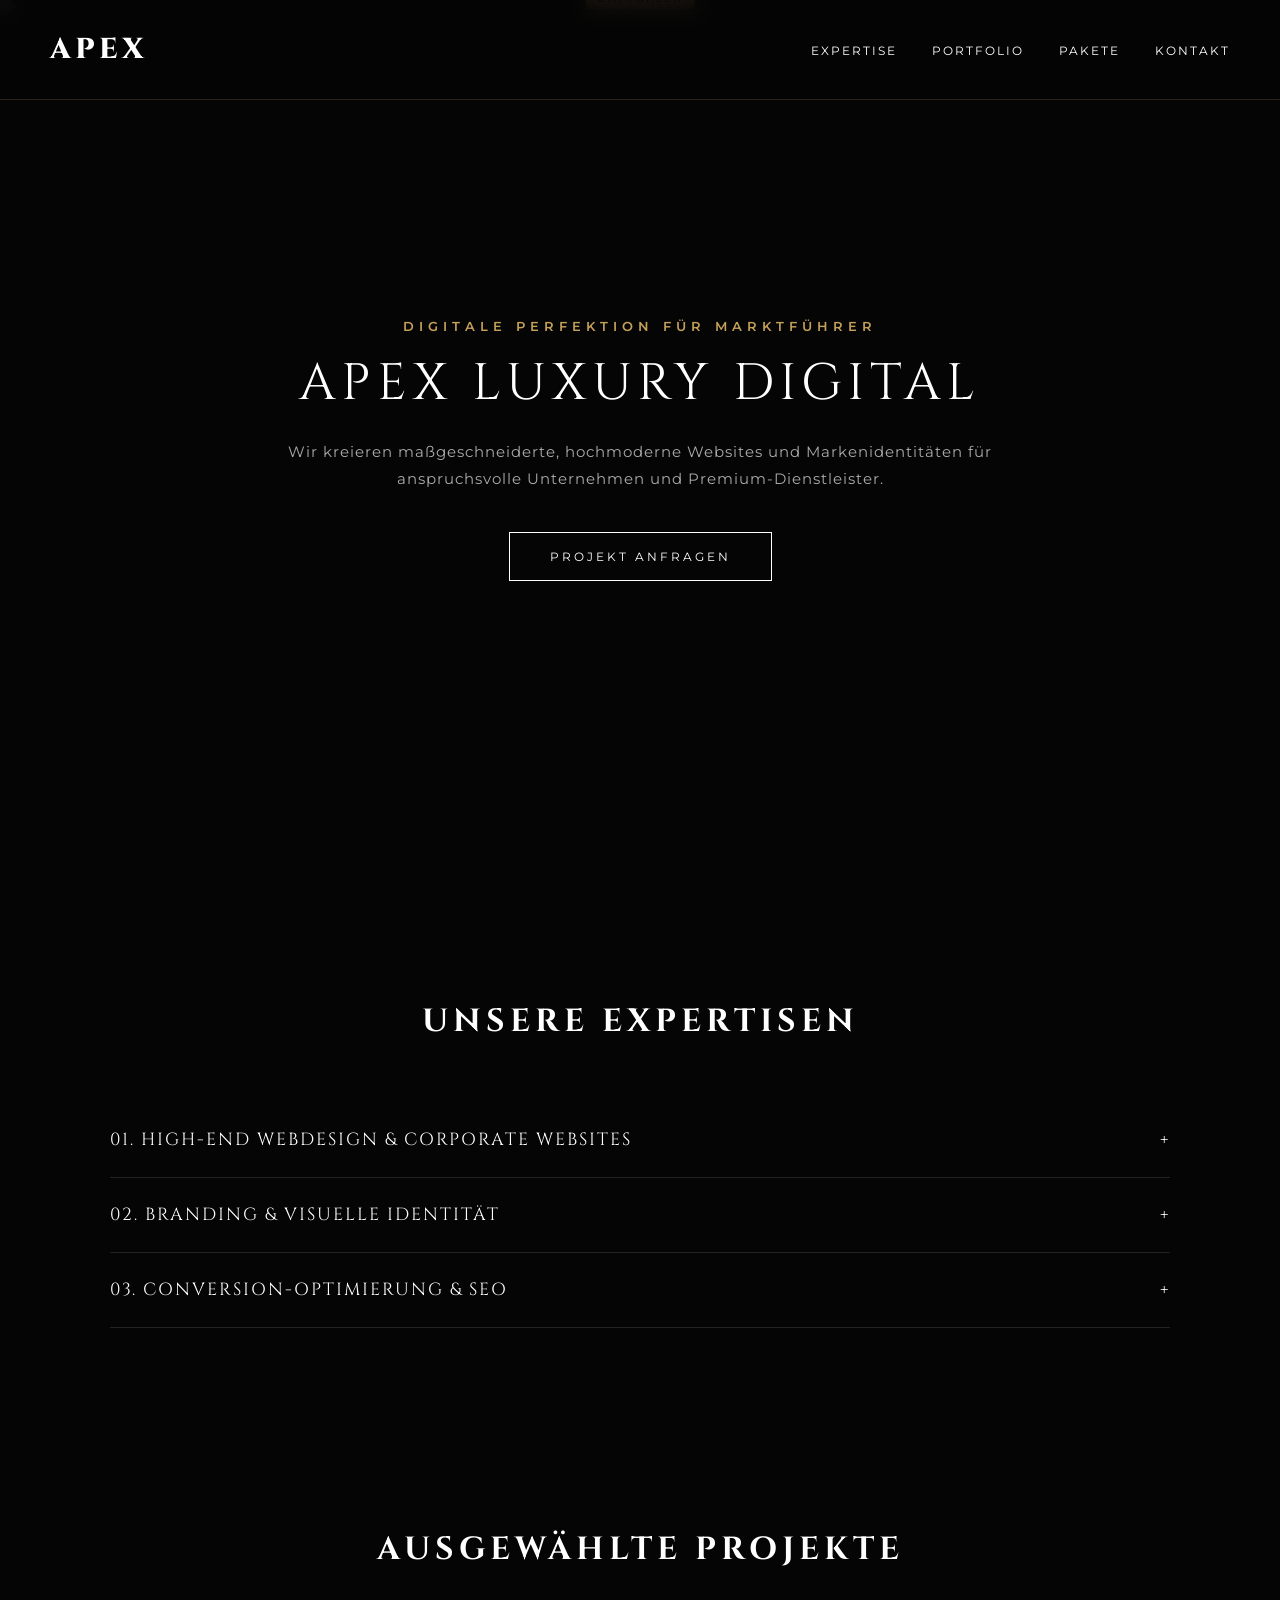
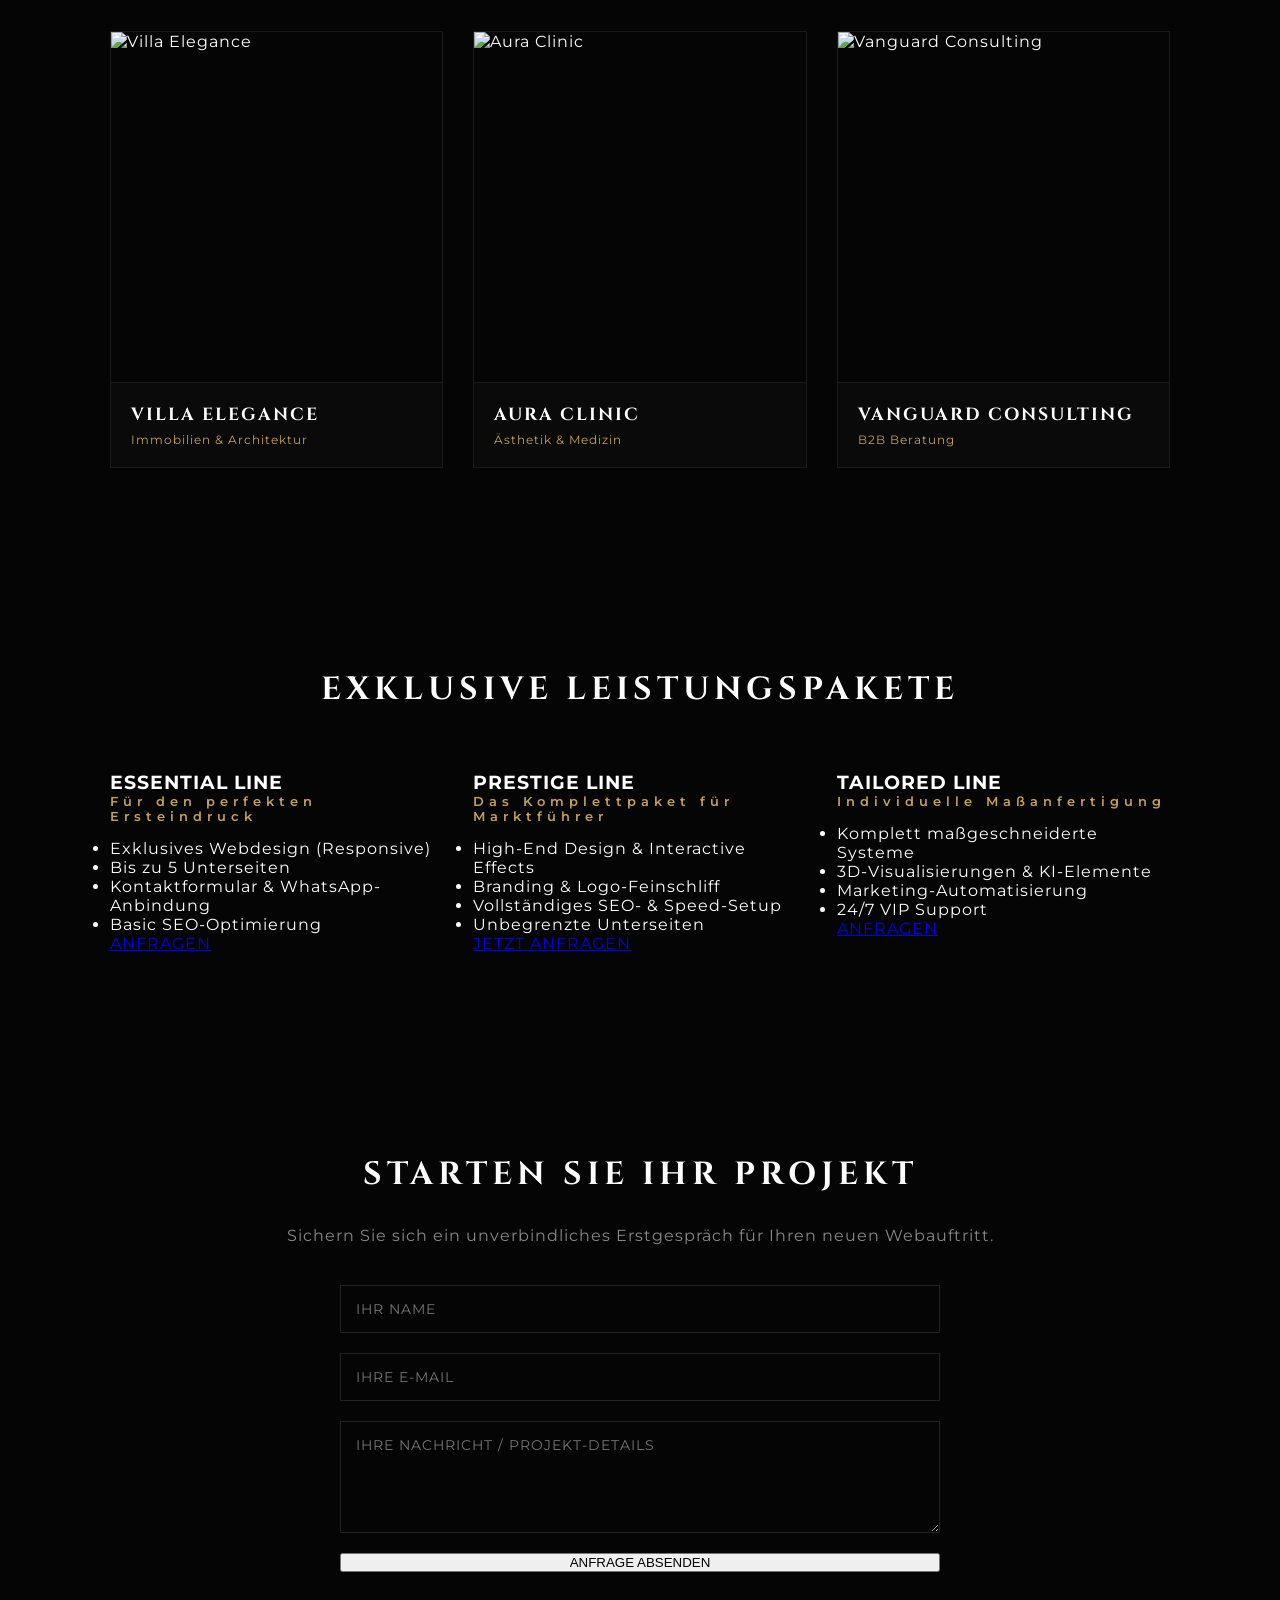
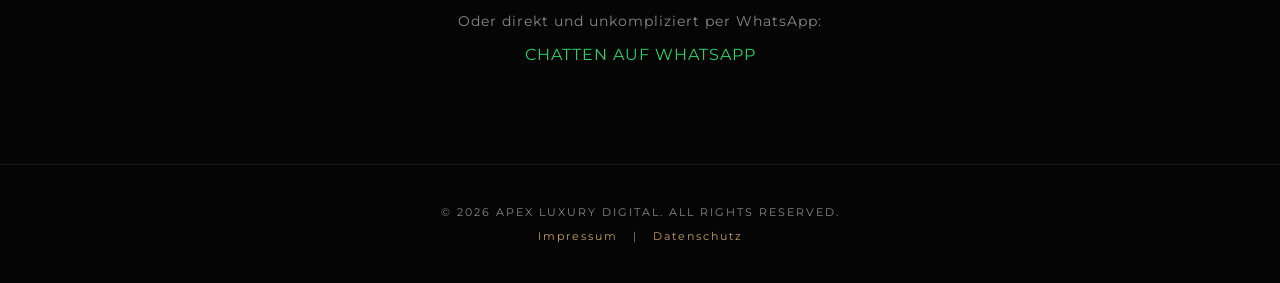
==== commit 922c1e69: "Update index.html" ====
--- a/index.html
+++ b/index.html
@@ -54,7 +54,15 @@
 
                 <details class="accordion-item">
                     <summary>03. CONVERSION-OPTIMIERUNG & SEO <span class="icon">+</span></summary>
-<!-- Portfolio Showcase -->
+                    <div class="accordion-content">
+                        <p>Maximale Sichtbarkeit bei Google und gezielte Verkaufspsychologie. Wir optimieren Ladezeiten, Struktur und Inhalte, um deine Zielgruppe direkt zu überzeugen.</p>
+                    </div>
+                </details>
+
+            </div>
+        </section>
+
+        <!-- Portfolio Showcase -->
         <section id="portfolio" class="section-padding">
             <h2 class="section-title">AUSGEWÄHLTE PROJEKTE</h2>
             <div class="portfolio-grid">
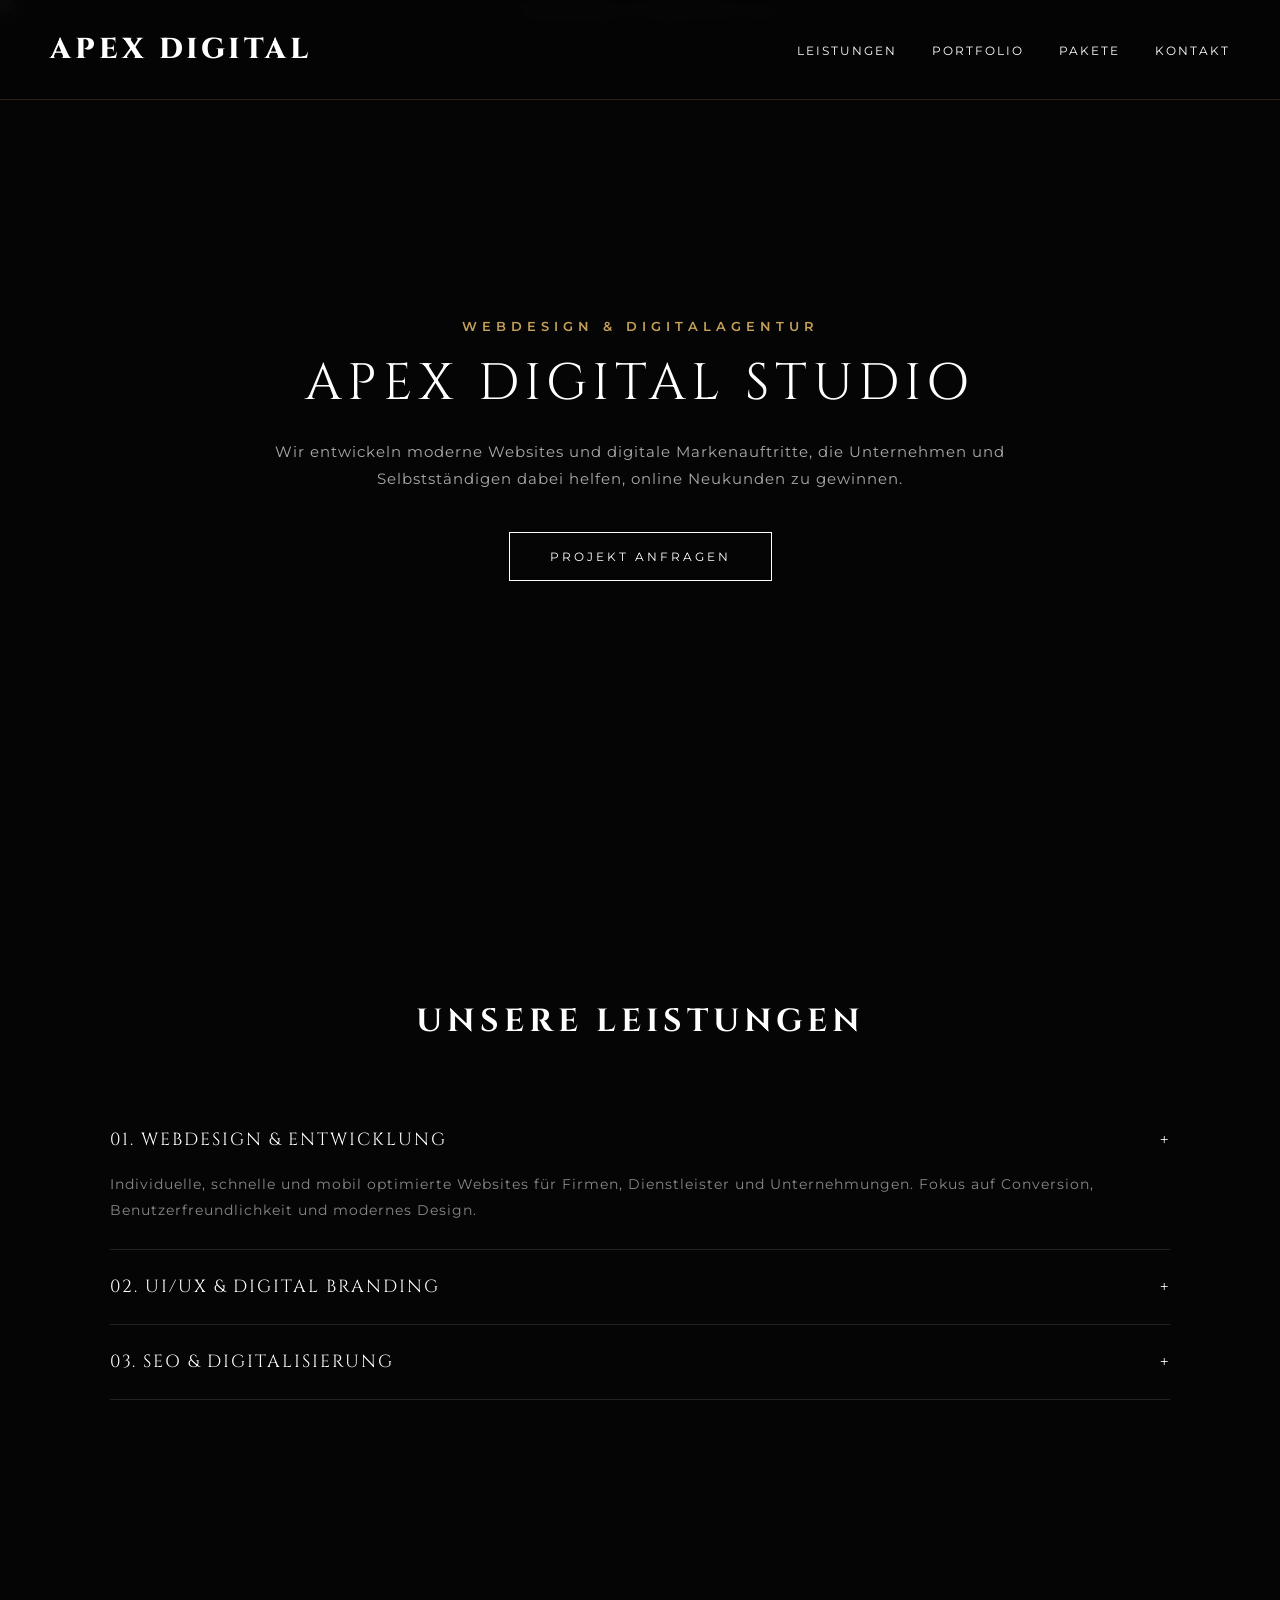
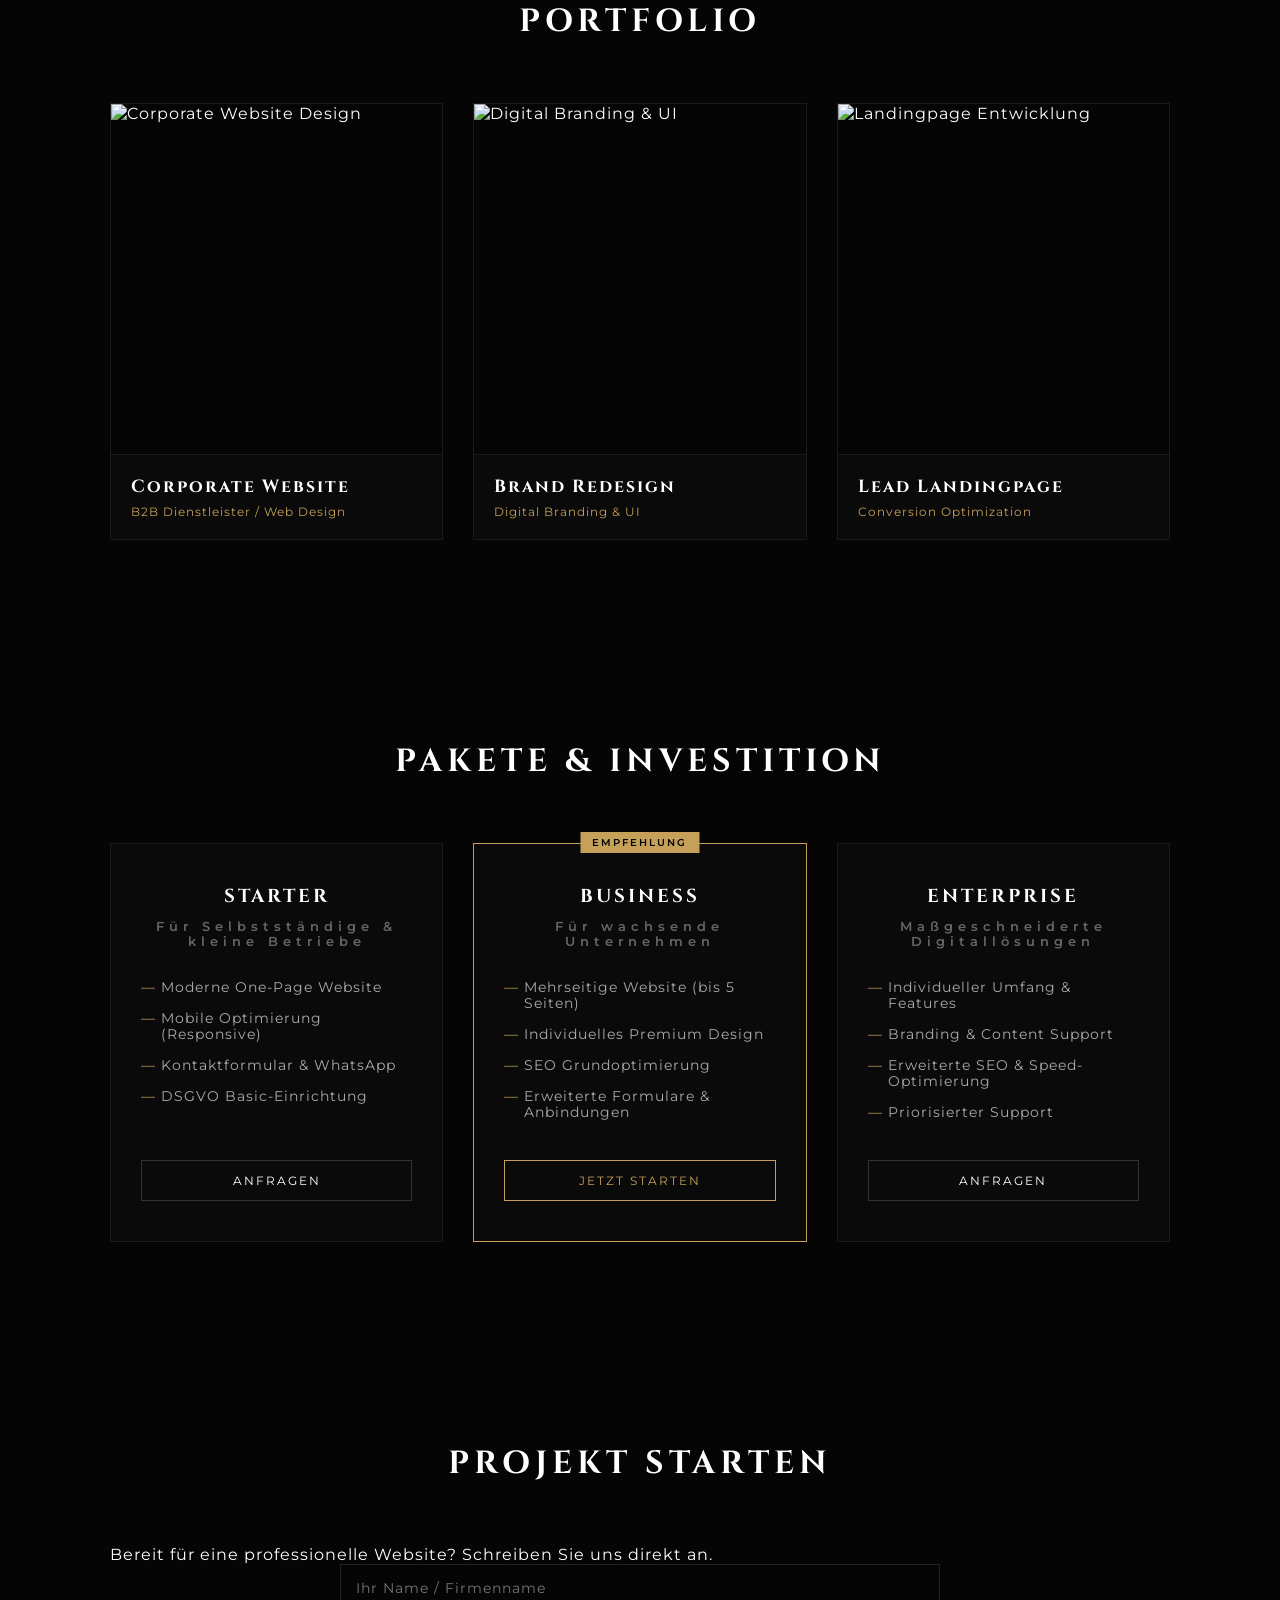
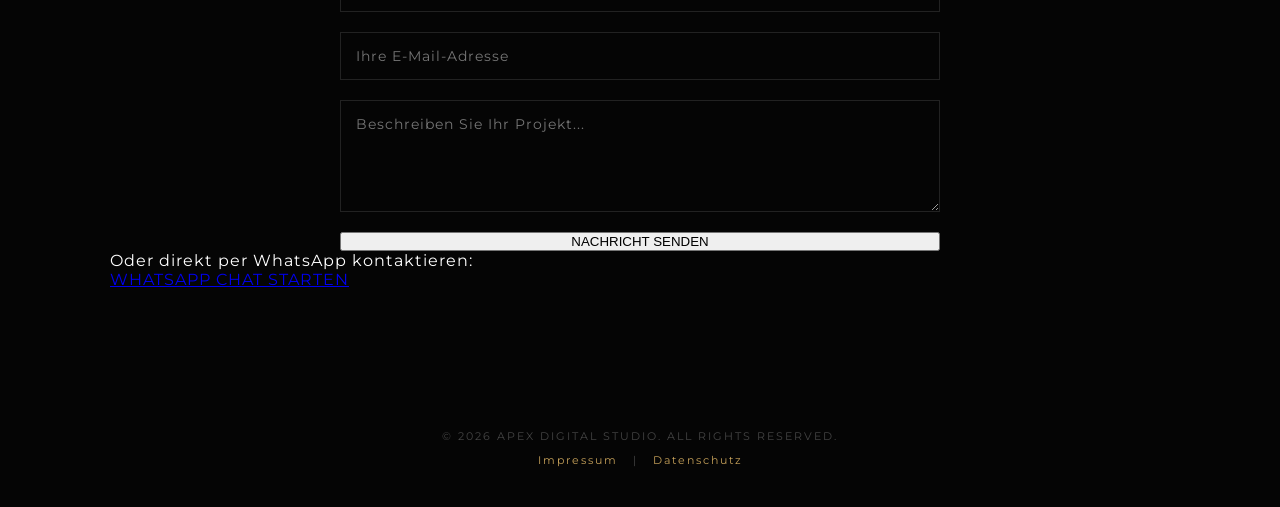
==== commit 19eb9586: "Refactor index.html for APEX DIGITAL STUDIO" ====
--- a/index.html
+++ b/index.html
@@ -3,173 +3,174 @@
 <head>
     <meta charset="UTF-8">
     <meta name="viewport" content="width=device-width, initial-scale=1.0">
-    <title>APEX LUXURY DIGITAL | High-End Webdesign & Branding</title>
+    <title>APEX DIGITAL STUDIO | Webdesign & Digitalagentur Linz</title>
     <link rel="stylesheet" href="style.css">
 </head>
 <body>
 
     <!-- Navigation -->
     <nav class="luxury-nav">
-        <div class="logo">APEX</div>
+        <div class="logo">APEX DIGITAL</div>
         <div class="nav-links">
-            <a href="#leistungen">EXPERTISE</a>
+            <a href="#services">LEISTUNGEN</a>
             <a href="#portfolio">PORTFOLIO</a>
-            <a href="#pakete">PAKETE</a>
+            <a href="#preise">PAKETE</a>
             <a href="#kontakt">KONTAKT</a>
         </div>
     </nav>
 
     <!-- Hero Section -->
     <header class="hero-section">
-        <div class="hero-overlay"></div>
-        <img src="https://images.unsplash.com/photo-1618005182384-a83a8bd57fbe?q=80&w=1920&auto=format&fit=crop" class="hero-bg" alt="Luxury Design">
+        <img src="https://images.unsplash.com/photo-1460925895917-afdab827c52f?q=80&w=1920&auto=format&fit=crop" class="hero-bg" alt="Webdesign & Digitalisierung">
         
         <div class="hero-content">
-            <p class="subtitle">DIGITALE PERFEKTION FÜR MARKTFÜHRER</p>
-            <h1>APEX LUXURY DIGITAL</h1>
-            <p class="hero-description">Wir kreieren maßgeschneiderte, hochmoderne Websites und Markenidentitäten für anspruchsvolle Unternehmen und Premium-Dienstleister.</p>
+            <p class="subtitle">WEBDESIGN & DIGITALAGENTUR</p>
+            <h1>APEX DIGITAL STUDIO</h1>
+            <p class="hero-description">Wir entwickeln moderne Websites und digitale Markenauftritte, die Unternehmen und Selbstständigen dabei helfen, online Neukunden zu gewinnen.</p>
             <a href="#kontakt" class="luxury-btn">PROJEKT ANFRAGEN</a>
         </div>
     </header>
 
-    <main>
-        <!-- Leistungen / Expertise -->
-        <section id="leistungen" class="section-padding">
-            <h2 class="section-title">UNSERE EXPERTISEN</h2>
-            <div class="accordion-container">
-                
-                <details class="accordion-item">
-                    <summary>01. HIGH-END WEBDESIGN & CORPORATE WEBSITES <span class="icon">+</span></summary>
-                    <div class="accordion-content">
-                        <p>Einzigartige digitale Kunstwerke im Schwarz-Gold-Look. Keine vorgefertigten Baukästen, sondern exklusive Maßanfertigungen mit modernen Animationen, die Besucher in zahlende Premium-Kunden verwandeln.</p>
-                    </div>
-                </details>
+    <!-- Services / Leistungsübersicht -->
+    <section id="services" class="section-padding">
+        <h2 class="section-title">UNSERE LEISTUNGEN</h2>
+        
+        <details class="accordion-item" open>
+            <summary>
+                <span>01. WEBDESIGN & ENTWICKLUNG</span>
+                <span class="icon">+</span>
+            </summary>
+            <div class="accordion-content">
+                Individuelle, schnelle und mobil optimierte Websites für Firmen, Dienstleister und Unternehmungen. Fokus auf Conversion, Benutzerfreundlichkeit und modernes Design.
+            </div>
+        </details>
 
-                <details class="accordion-item">
-                    <summary>02. BRANDING & VISUELLE IDENTITÄT <span class="icon">+</span></summary>
-                    <div class="accordion-content">
-                        <p>Ein Markenauftritt, der Vertrauen schafft und Exklusivität ausstrahlt. Wir entwickeln edle Logos, Farbkonzepte und Typografie, um dein Unternehmen als Branchenführer zu positionieren.</p>
-                    </div>
-                </details>
+        <details class="accordion-item">
+            <summary>
+                <span>02. UI/UX & DIGITAL BRANDING</span>
+                <span class="icon">+</span>
+            </summary>
+            <div class="accordion-content">
+                Einheitliche visuelle Auftritte für Ihre Marke. Von der Farbauswahl über Schriftkonzepte bis hin zum stimmigen Gesamtlayout im Netz.
+            </div>
+        </details>
 
-                <details class="accordion-item">
-                    <summary>03. CONVERSION-OPTIMIERUNG & SEO <span class="icon">+</span></summary>
-                    <div class="accordion-content">
-                        <p>Maximale Sichtbarkeit bei Google und gezielte Verkaufspsychologie. Wir optimieren Ladezeiten, Struktur und Inhalte, um deine Zielgruppe direkt zu überzeugen.</p>
-                    </div>
-                </details>
+        <details class="accordion-item">
+            <summary>
+                <span>03. SEO & DIGITALISIERUNG</span>
+                <span class="icon">+</span>
+            </summary>
+            <div class="accordion-content">
+                Technische Suchmaschinenoptimierung (SEO), schnelle Ladezeiten und DSGVO-konforme Anbindungen für maximalen Online-Erfolg.
+            </div>
+        </details>
+    </section>
 
-            </div>
-        </section>
-
-        <!-- Portfolio Showcase -->
-        <section id="portfolio" class="section-padding">
-            <h2 class="section-title">AUSGEWÄHLTE PROJEKTE</h2>
-            <div class="portfolio-grid">
-                <div class="portfolio-card">
-                    <img src="https://images.unsplash.com/photo-1600585154340-be6161a56a0c?auto=format&fit=crop&w=800&q=80" alt="Villa Elegance">
-                    <div class="portfolio-info">
-                        <h3>VILLA ELEGANCE</h3>
-                        <p>Immobilien & Architektur</p>
-                    </div>
-                </div>
-                <div class="portfolio-card">
-                    <img src="https://images.unsplash.com/photo-1522337360788-8b13dee7a37e?auto=format&fit=crop&w=800&q=80" alt="Aura Clinic">
-                    <div class="portfolio-info">
-                        <h3>AURA CLINIC</h3>
-                        <p>Ästhetik & Medizin</p>
-                    </div>
-                </div>
-                <div class="portfolio-card">
-                    <img src="https://images.unsplash.com/photo-1507679799987-c73779587ccf?auto=format&fit=crop&w=800&q=80" alt="Vanguard Consulting">
-                    <div class="portfolio-info">
-                        <h3>VANGUARD CONSULTING</h3>
-                        <p>B2B Beratung</p>
-                    </div>
+    <!-- Portfolio Section -->
+    <section id="portfolio" class="section-padding">
+        <h2 class="section-title">PORTFOLIO</h2>
+        <div class="portfolio-grid">
+            <div class="portfolio-card">
+                <img src="https://images.unsplash.com/photo-1460925895917-afdab827c52f?q=80&w=800&auto=format&fit=crop" alt="Corporate Website Design">
+                <div class="portfolio-info">
+                    <h3>Corporate Website</h3>
+                    <p>B2B Dienstleister / Web Design</p>
                 </div>
             </div>
-        </section>
-
-        <!-- Pricing Packages -->
-        <section id="pakete" class="section-padding">
-            <h2 class="section-title">EXKLUSIVE LEISTUNGSPAKETE</h2>
-            <div class="pricing-grid">
-                <div class="pricing-card">
-                    <h3>ESSENTIAL LINE</h3>
-                    <p class="subtitle">Für den perfekten Ersteindruck</p>
-                    <ul class="features">
-                        <li>Exklusives Webdesign (Responsive)</li>
-                        <li>Bis zu 5 Unterseiten</li>
-                        <li>Kontaktformular & WhatsApp-Anbindung</li>
-                        <li>Basic SEO-Optimierung</li>
-                    </ul>
-                    <a href="#kontakt" class="btn">ANFRAGEN</a>
-                </div>
-
-                <div class="pricing-card featured">
-                    <div class="badge">EMPFOHLEN</div>
-                    <h3>PRESTIGE LINE</h3>
-                    <p class="subtitle">Das Komplettpaket für Marktführer</p>
-                    <ul class="features">
-                        <li>High-End Design & Interactive Effects</li>
-                        <li>Branding & Logo-Feinschliff</li>
-                        <li>Vollständiges SEO- & Speed-Setup</li>
-                        <li>Unbegrenzte Unterseiten</li>
-                    </ul>
-                    <a href="#kontakt" class="btn primary-btn">JETZT ANFRAGEN</a>
-                </div>
-
-                <div class="pricing-card">
-                    <h3>TAILORED LINE</h3>
-                    <p class="subtitle">Individuelle Maßanfertigung</p>
-                    <ul class="features">
-                        <li>Komplett maßgeschneiderte Systeme</li>
-                        <li>3D-Visualisierungen & KI-Elemente</li>
-                        <li>Marketing-Automatisierung</li>
-                        <li>24/7 VIP Support</li>
-                    </ul>
-                    <a href="#kontakt" class="btn">ANFRAGEN</a>
+            <div class="portfolio-card">
+                <img src="https://images.unsplash.com/photo-1507238691740-187a5b1d37b8?q=80&w=800&auto=format&fit=crop" alt="Digital Branding & UI">
+                <div class="portfolio-info">
+                    <h3>Brand Redesign</h3>
+                    <p>Digital Branding & UI</p>
                 </div>
             </div>
-        </section>
+            <div class="portfolio-card">
+                <img src="https://images.unsplash.com/photo-1522542550221-31fd19575a2d?q=80&w=800&auto=format&fit=crop" alt="Landingpage Entwicklung">
+                <div class="portfolio-info">
+                    <h3>Lead Landingpage</h3>
+                    <p>Conversion Optimization</p>
+                </div>
+            </div>
+        </div>
+    </section>
 
-        <!-- Contact Section -->
-        <section id="kontakt" class="section-padding">
-            <h2 class="section-title">STARTEN SIE IHR PROJEKT</h2>
-            <p style="text-align: center; color: #888; margin-top: -30px; margin-bottom: 40px;">Sichern Sie sich ein unverbindliches Erstgespräch für Ihren neuen Webauftritt.</p>
+    <!-- Pricing Section -->
+    <section id="preise" class="section-padding">
+        <h2 class="section-title">PAKETE & INVESTITION</h2>
+        <div class="pricing-grid">
+            
+            <div class="pricing-card">
+                <div>
+                    <h3>STARTER</h3>
+                    <p class="subtitle">Für Selbstständige & kleine Betriebe</p>
+                    <ul class="features">
+                        <li>Moderne One-Page Website</li>
+                        <li>Mobile Optimierung (Responsive)</li>
+                        <li>Kontaktformular & WhatsApp</li>
+                        <li>DSGVO Basic-Einrichtung</li>
+                    </ul>
+                </div>
+                <a href="#kontakt" class="btn">ANFRAGEN</a>
+            </div>
 
-            <form action="https://formspree.io/f/xbldzyod" method="POST" class="luxury-form">
-                <input type="text" name="name" placeholder="IHR NAME" required>
-                <input type="email" name="email" placeholder="IHRE E-MAIL" required>
-                <textarea name="message" rows="5" placeholder="IHRE NACHRICHT / PROJEKT-DETAILS" required></textarea>
-                <button type="submit" class="btn primary-btn" style="width: 100%;">ANFRAGE ABSENDEN</button>
-            </form>
+            <div class="pricing-card featured">
+                <div class="badge">EMPFEHLUNG</div>
+                <div>
+                    <h3>BUSINESS</h3>
+                    <p class="subtitle">Für wachsende Unternehmen</p>
+                    <ul class="features">
+                        <li>Mehrseitige Website (bis 5 Seiten)</li>
+                        <li>Individuelles Premium Design</li>
+                        <li>SEO Grundoptimierung</li>
+                        <li>Erweiterte Formulare & Anbindungen</li>
+                    </ul>
+                </div>
+                <a href="#kontakt" class="btn primary-btn">JETZT STARTEN</a>
+            </div>
 
-            <div style="text-align: center; margin-top: 40px;">
-                <p style="color: #888; font-size: 0.9rem; margin-bottom: 15px;">Oder direkt und unkompliziert per WhatsApp:</p>
-                <a href="https://wa.me/436601019010" target="_blank" class="btn" style="border-color: #25D366; color: #25D366; text-decoration: none; display: inline-block;">CHATTEN AUF WHATSAPP</a>
+            <div class="pricing-card">
+                <div>
+                    <h3>ENTERPRISE</h3>
+                    <p class="subtitle">Maßgeschneiderte Digitallösungen</p>
+                    <ul class="features">
+                        <li>Individueller Umfang & Features</li>
+                        <li>Branding & Content Support</li>
+                        <li>Erweiterte SEO & Speed-Optimierung</li>
+                        <li>Priorisierter Support</li>
+                    </ul>
+                </div>
+                <a href="#kontakt" class="btn">ANFRAGEN</a>
             </div>
-        </section>
-    </main>
 
-    <footer style="text-align: center; padding: 40px 20px; color: #888; border-top: 1px solid #1a1a1a;">
-        <p>&copy; 2026 APEX LUXURY DIGITAL. ALL RIGHTS RESERVED.</p>
+        </div>
+    </section>
+
+    <!-- Contact Form Section -->
+    <section id="kontakt" class="section-padding contact-section">
+        <h2 class="section-title">PROJEKT STARTEN</h2>
+        <p>Bereit für eine professionelle Website? Schreiben Sie uns direkt an.</p>
+        
+        <form action="https://formspree.io/f/xbldpzan" method="POST" class="luxury-form">
+            <input type="text" name="name" placeholder="Ihr Name / Firmenname" required>
+            <input type="email" name="email" placeholder="Ihre E-Mail-Adresse" required>
+            <textarea name="message" rows="5" placeholder="Beschreiben Sie Ihr Projekt..." required></textarea>
+            <button type="submit" class="luxury-btn-gold">NACHRICHT SENDEN</button>
+        </form>
+
+        <div class="whatsapp-direct">
+            <p>Oder direkt per WhatsApp kontaktieren:</p>
+            <a href="https://wa.me/436601019010" target="_blank" class="whatsapp-btn">WHATSAPP CHAT STARTEN</a>
+        </div>
+    </section>
+
+    <!-- Footer -->
+    <footer>
+        <p>&copy; 2026 APEX DIGITAL STUDIO. ALL RIGHTS RESERVED.</p>
         <p style="margin-top: 10px;">
             <a href="impressum.html" style="color: #c5a059; text-decoration: none; margin: 0 10px;">Impressum</a> | 
             <a href="datenschutz.html" style="color: #c5a059; text-decoration: none; margin: 0 10px;">Datenschutz</a>
         </p>
     </footer>
 
-    <script>
-        document.querySelectorAll('details').forEach((targetDetail) => {
-            targetDetail.addEventListener('click', () => {
-                document.querySelectorAll('details').forEach((detail) => {
-                    if (detail !== targetDetail) {
-                        detail.removeAttribute('open');
-                    }
-                });
-            });
-        });
-    </script>
 </body>
 </html>
--- a/style.css
+++ b/style.css
@@ -219,7 +219,7 @@
     gap: 30px;
 }
 
-.price-card {
+.pricing-card {
     background-color: #0a0a0a;
     border: 1px solid #1a1a1a;
     padding: 40px 30px;
@@ -230,7 +230,7 @@
     justify-content: space-between;
 }
 
-.price-card.featured {
+.pricing-card.featured {
     border: 1px solid #c5a059;
 }
 
@@ -247,25 +247,25 @@
     letter-spacing: 2px;
 }
 
-.price-card h3 {
+.pricing-card h3 {
     font-family: 'Cinzel', serif;
     letter-spacing: 3px;
     margin-bottom: 10px;
 }
 
-.price-subtitle {
+.pricing-card .subtitle {
     color: #666;
     font-size: 0.8rem;
     margin-bottom: 30px;
 }
 
-.price-card ul {
+.pricing-card ul.features {
     list-style: none;
     margin-bottom: 40px;
     text-align: left;
 }
 
-.price-card ul li {
+.pricing-card ul.features li {
     color: #aaa;
     font-size: 0.85rem;
     margin-bottom: 15px;
@@ -273,14 +273,15 @@
     position: relative;
 }
 
-.price-card ul li::before {
+.pricing-card ul.features li::before {
     content: "—";
     color: #c5a059;
     position: absolute;
     left: 0;
 }
 
-.luxury-btn-card {
+/* Buttons in Pricing Cards */
+.btn {
     display: block;
     border: 1px solid #333;
     color: #fff;
@@ -289,42 +290,25 @@
     font-size: 0.75rem;
     letter-spacing: 2px;
     transition: all 0.3s;
-}
-
-.luxury-btn-card:hover {
+    text-align: center;
+}
+
+.btn:hover {
     border-color: #fff;
 }
 
-.luxury-btn-gold {
-    display: inline-block;
-    border: 1px solid #c5a059;
-    color: #c5a059;
-    padding: 15px 40px;
-    text-decoration: none;
-    font-size: 0.75rem;
-    letter-spacing: 3px;
-    transition: all 0.4s ease;
+.btn.primary-btn {
+    border-color: #c5a059;
+    color: #c5a059;
     background: transparent;
-    cursor: pointer;
-}
-
-.luxury-btn-gold:hover {
+}
+
+.btn.primary-btn:hover {
     background-color: #c5a059;
     color: #000;
 }
 
 /* Contact Form */
-.contact-section {
-    text-align: center;
-    background-color: #0a0a0a;
-    border: 1px solid #1a1a1a;
-}
-
-.contact-section p {
-    color: #888;
-    margin-bottom: 40px;
-}
-
 .luxury-form {
     display: flex;
     flex-direction: column;
@@ -348,37 +332,10 @@
     border-color: #c5a059;
 }
 
-.whatsapp-direct {
-    margin-top: 50px;
-    padding-top: 30px;
-    border-top: 1px solid #1a1a1a;
-}
-
-.whatsapp-direct p {
-    margin-bottom: 20px;
-    font-size: 0.85rem;
-}
-
-.whatsapp-btn {
-    display: inline-block;
-    border: 1px solid #25D366;
-    color: #25D366;
-    padding: 12px 30px;
-    text-decoration: none;
-    font-size: 0.75rem;
-    letter-spacing: 2px;
-    transition: all 0.3s;
-}
-
-.whatsapp-btn:hover {
-    background-color: #25D366;
-    color: #000;
-}
-
 footer {
     text-align: center;
     padding: 40px;
     color: #444;
     font-size: 0.7rem;
     letter-spacing: 2px;
-}+}
